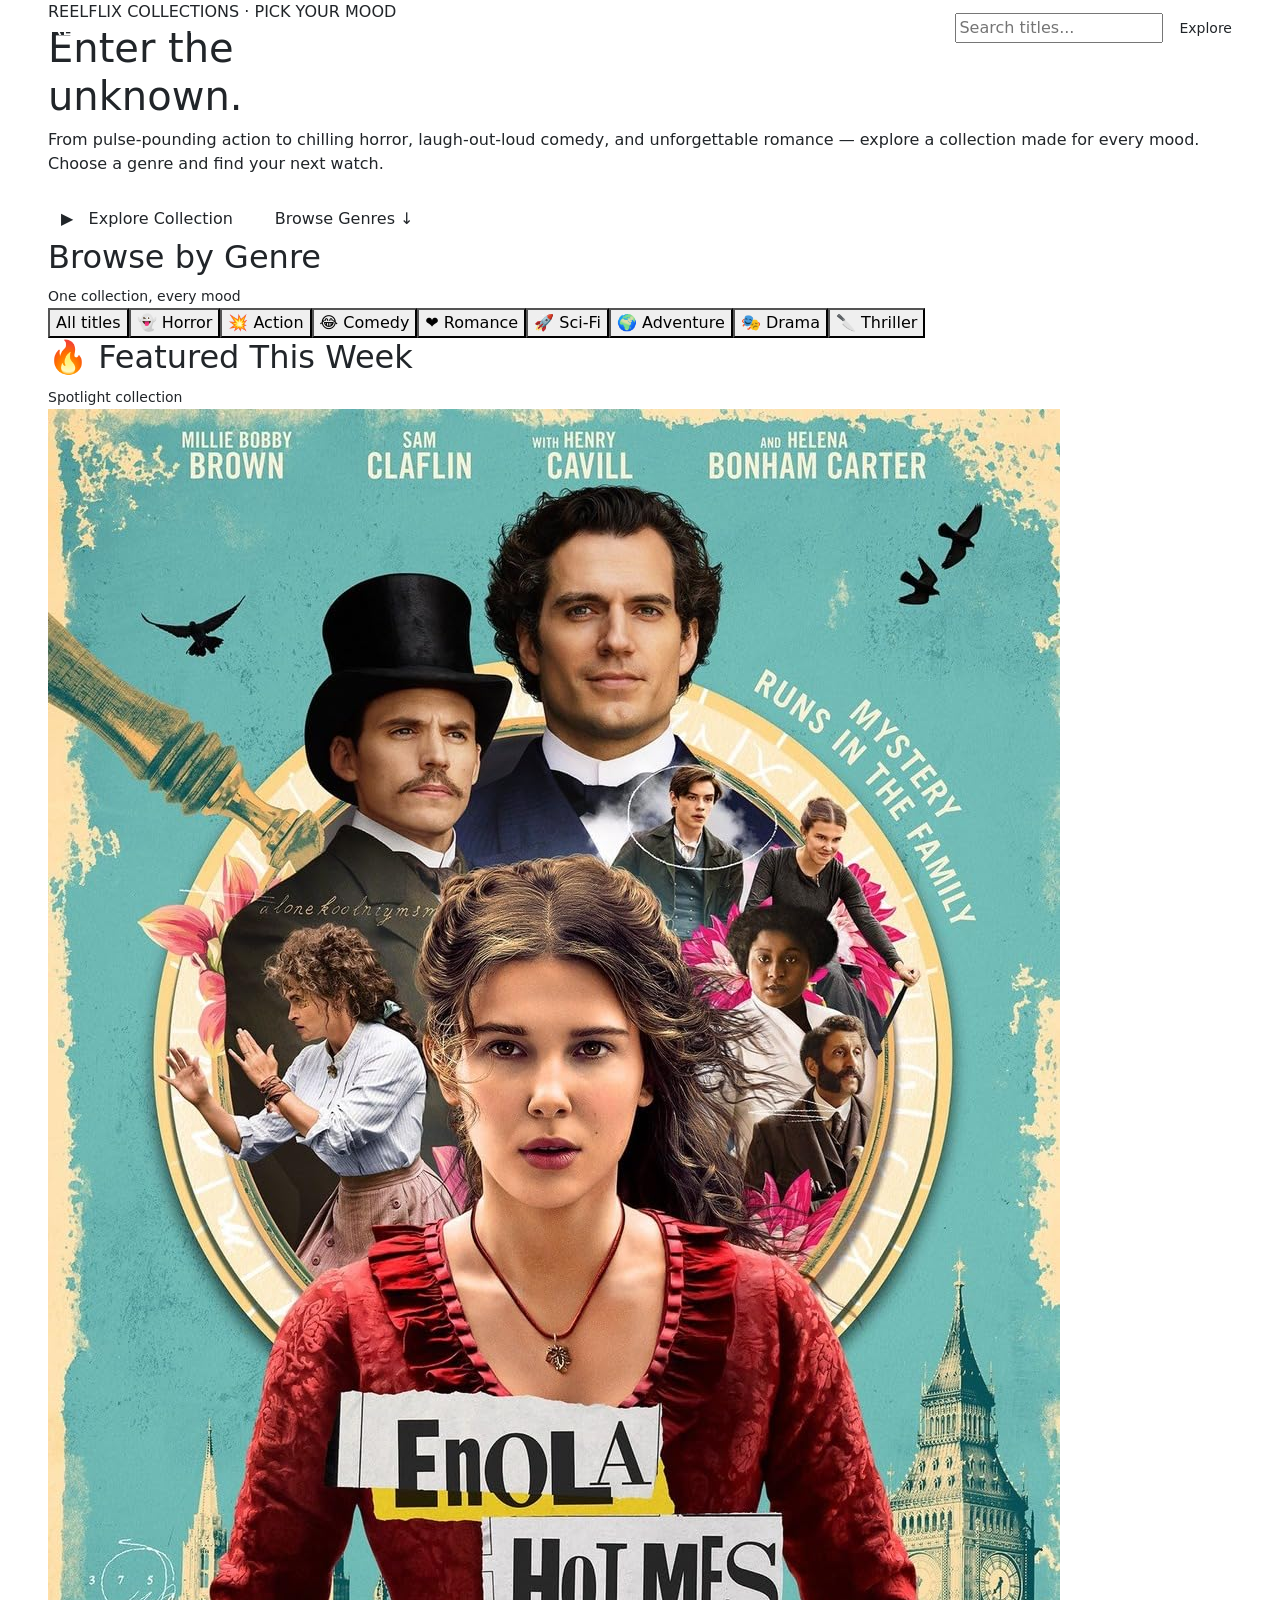
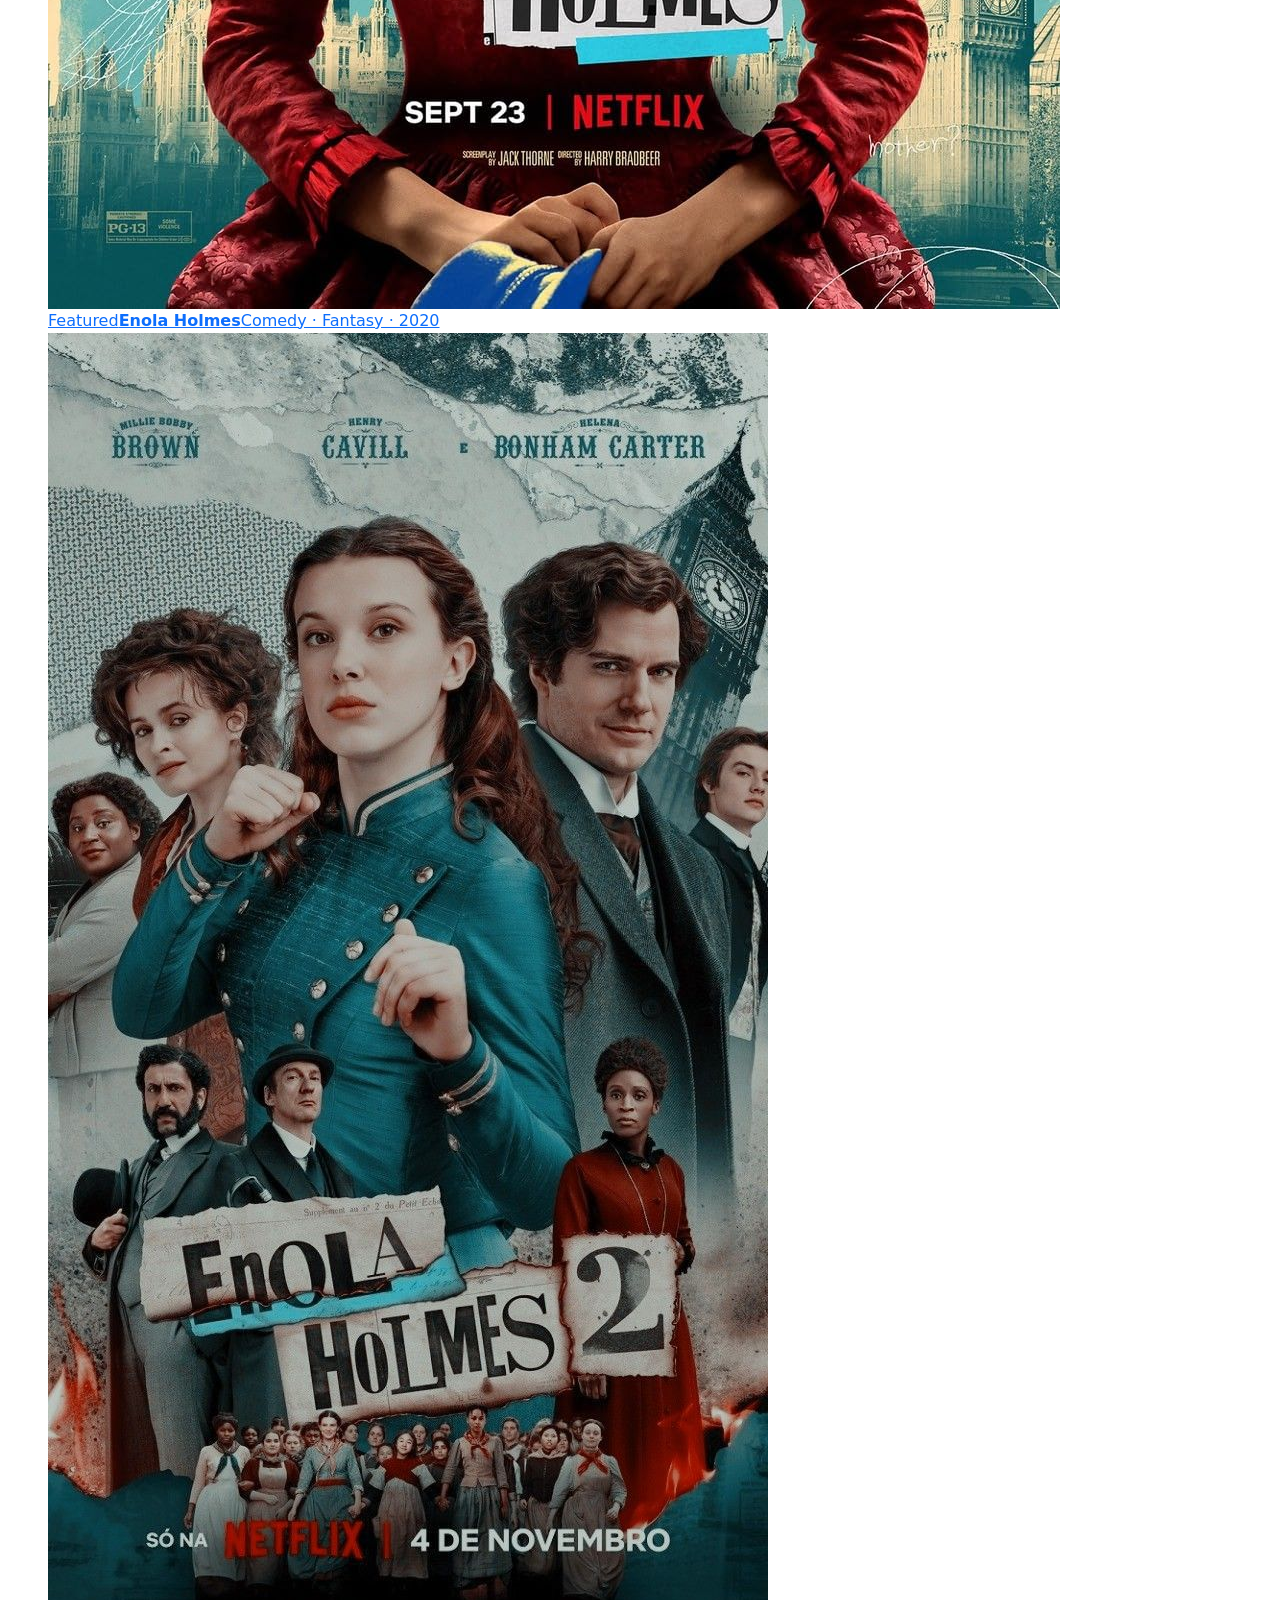
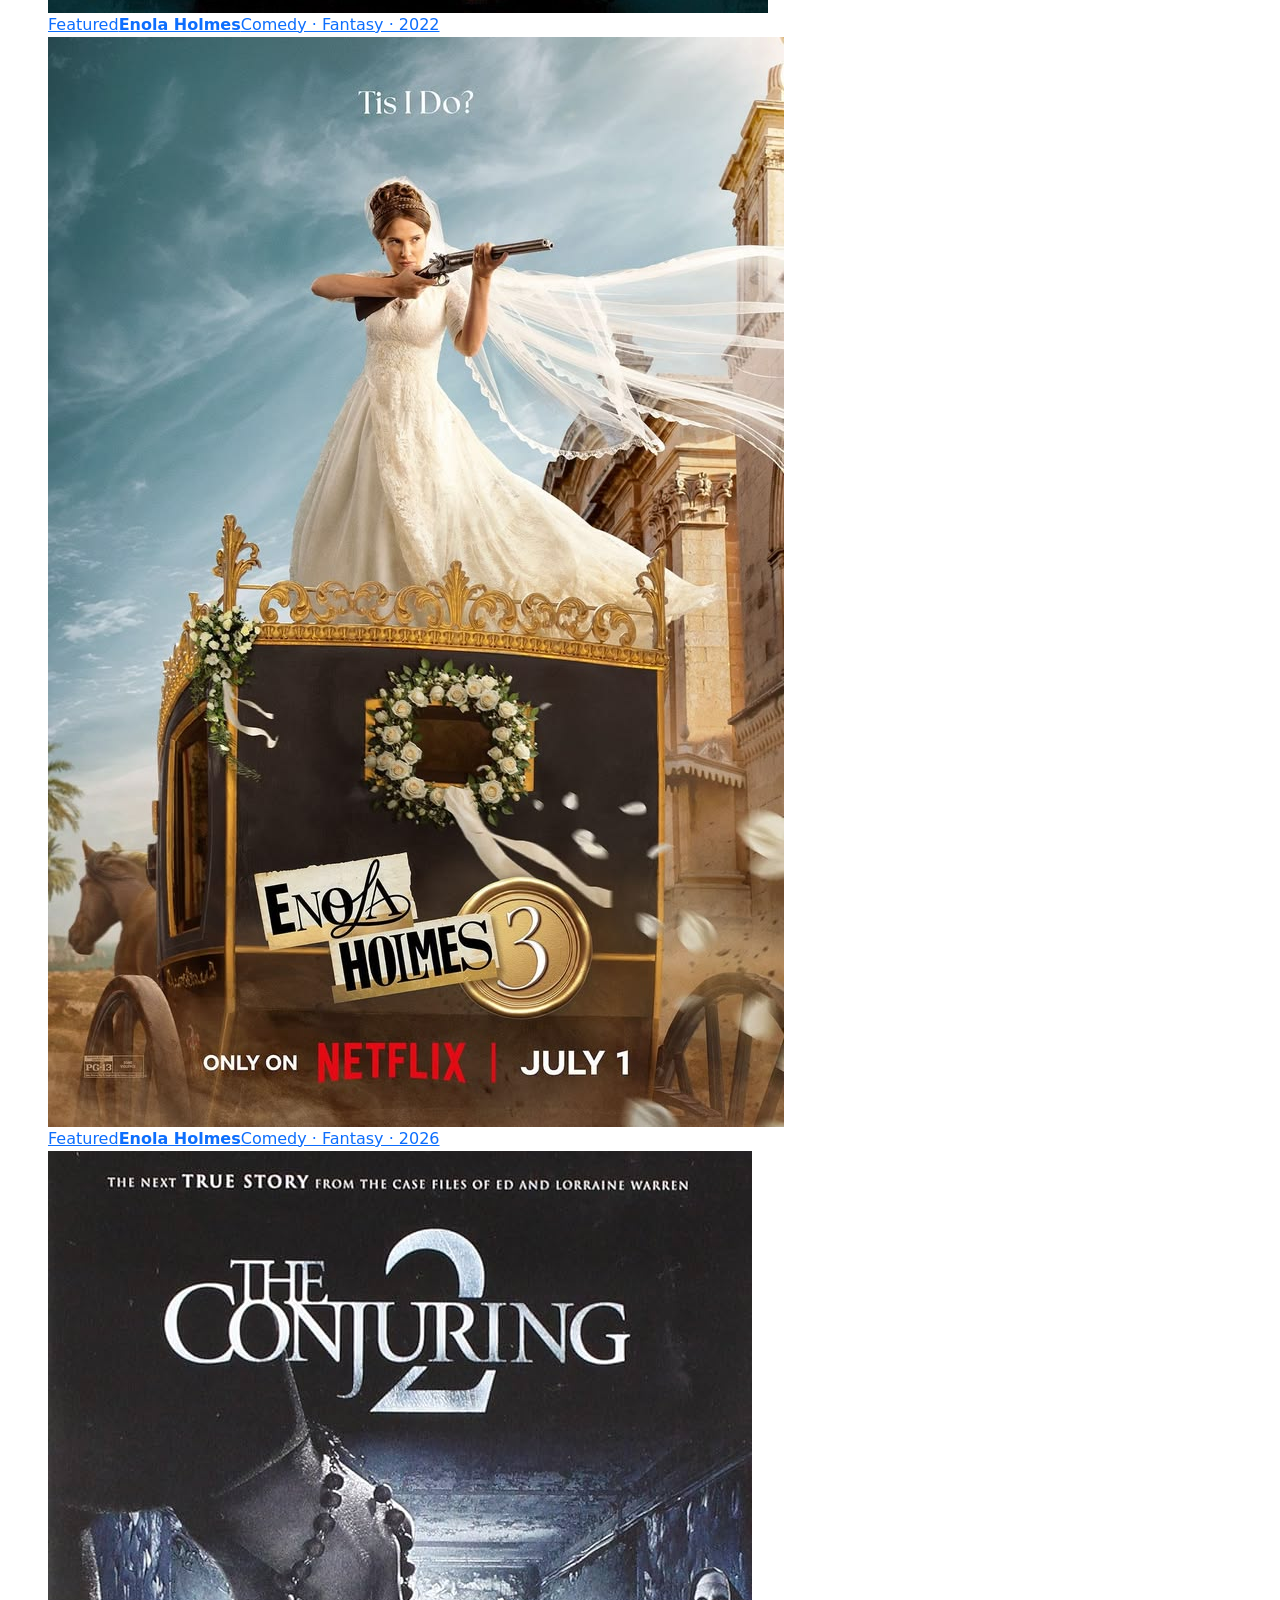
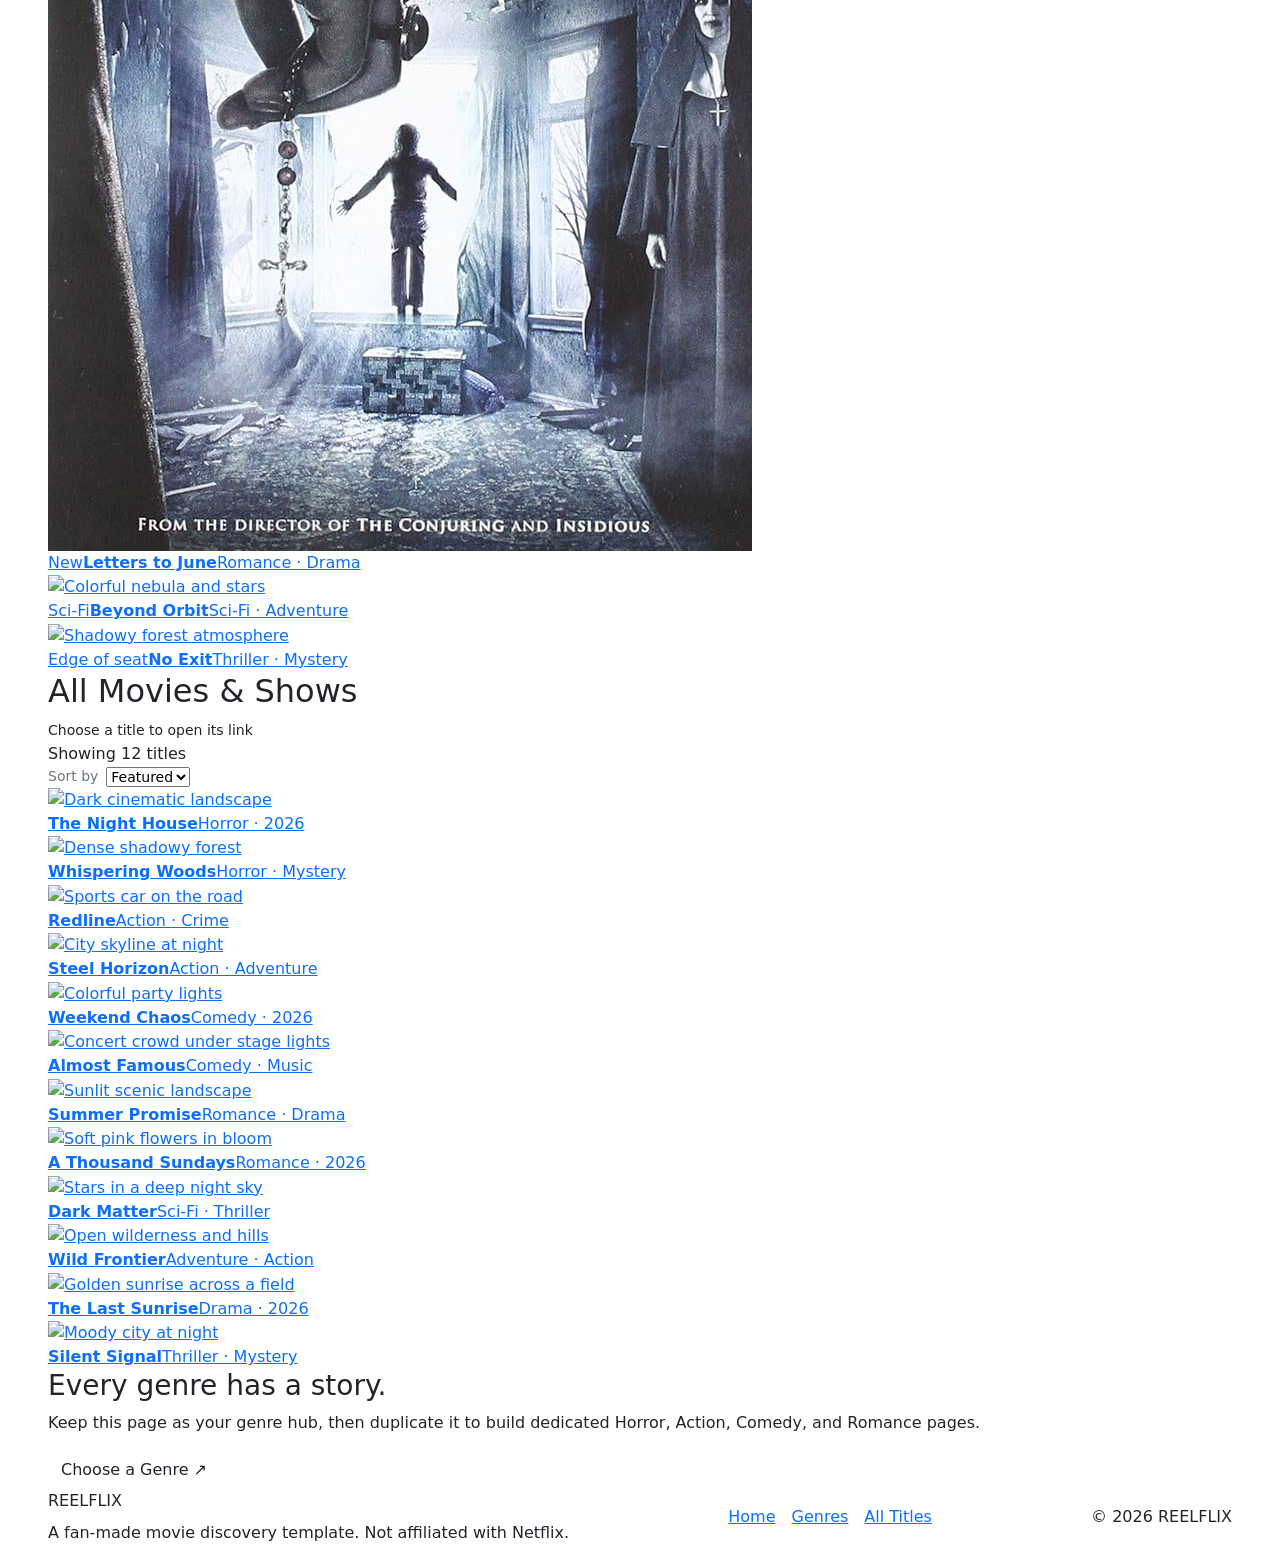
==== index.html @ 74858c27 "Refactor index.html for REELFLIX branding Updated the HTML structure and content for the movie and s" ====
<!doctype html>
<html lang="en">
<head>
<meta charset="utf-8"><meta name="viewport" content="width=device-width, initial-scale=1">
<title>Genre Collections — REELFLIX</title>
<link href="https://cdn.jsdelivr.net/npm/bootstrap@5.3.3/dist/css/bootstrap.min.css" rel="stylesheet">
<link href="https://fonts.googleapis.com/css2?family=DM+Sans:wght@400;500;600;700&family=Oswald:wght@500;600;700&display=swap" rel="stylesheet">
<style>
</style></head>
<body>
<nav class="navbar navbar-expand-lg navbar-dark fixed-top"><div class="container-fluid px-3 px-lg-5">
<a class="navbar-brand brand" href="reelflix_movie_show_template.html">REELFLIX</a>
<button class="navbar-toggler" type="button" data-bs-toggle="collapse" data-bs-target="#mainNav" aria-controls="mainNav" aria-expanded="false" aria-label="Toggle navigation"><span class="navbar-toggler-icon"></span></button>
<div class="collapse navbar-collapse" id="mainNav"><ul class="navbar-nav ms-lg-4 me-auto mb-2 mb-lg-0"><li class="nav-item"><a class="nav-link" href="reelflix_movie_show_template.html">Home</a></li><li class="nav-item"><a class="nav-link active" href="#genres">Genres</a></li><li class="nav-item"><a class="nav-link" href="#featured">Featured</a></li><li class="nav-item"><a class="nav-link" href="#allTitles">All Titles</a></li></ul><div class="d-flex align-items-center gap-3 mt-2 mt-lg-0"><label class="visually-hidden" for="searchInput">Search titles</label><input id="searchInput" class="search-box" type="search" placeholder="Search titles..." autocomplete="off"><span class="small d-none d-sm-inline">Explore</span></div></div>
</div></nav>
<header class="genre-hero"><div class="container-fluid px-4 px-lg-5"><div class="hero-copy"><div class="eyebrow">REELFLIX COLLECTIONS · PICK YOUR MOOD</div><h1>Enter the<br>unknown.</h1><p>From pulse-pounding action to chilling horror, laugh-out-loud comedy, and unforgettable romance — explore a collection made for every mood. Choose a genre and find your next watch.</p><div class="d-flex flex-wrap gap-3 mt-4"><a class="btn btn-red" href="#allTitles">▶ &nbsp; Explore Collection</a><a class="btn btn-muted" href="#genres">Browse Genres ↓</a></div></div></div></header>
<main class="container-fluid px-3 px-lg-5">
<section id="genres" class="section-row"><div class="section-heading"><h2>Browse by Genre</h2><small>One collection, every mood</small></div><div class="genre-pills" role="group" aria-label="Filter by genre">
<button class="genre-pill active" data-genre="All" type="button">All titles</button><button class="genre-pill" data-genre="Horror" type="button">👻 Horror</button><button class="genre-pill" data-genre="Action" type="button">💥 Action</button><button class="genre-pill" data-genre="Comedy" type="button">😂 Comedy</button><button class="genre-pill" data-genre="Romance" type="button">❤️ Romance</button><button class="genre-pill" data-genre="Sci-Fi" type="button">🚀 Sci-Fi</button><button class="genre-pill" data-genre="Adventure" type="button">🌍 Adventure</button><button class="genre-pill" data-genre="Drama" type="button">🎭 Drama</button><button class="genre-pill" data-genre="Thriller" type="button">🔪 Thriller</button>
</div></section>
<section class="section-row" id="featured"><div class="section-heading"><h2>🔥 Featured This Week</h2><small>Spotlight collection</small></div><div class="poster-grid">
<a class="movie-card" data-genre="Horror" href="https://example.com" target="_blank" rel="noopener noreferrer" aria-label="Open Enola 2020 in a new tab"><img src="assets/img/enola1.jpg?auto=format&fit=crop&w=600&q=80" alt="Dark atmospheric horror scene" loading="lazy"><div class="card-overlay"><span class="tag">Featured</span><strong>Enola Holmes</strong><span>Comedy · Fantasy · 2020</span></div></a>
<a class="movie-card" data-genre="Action" href="https://example.com" target="_blank" rel="noopener noreferrer" aria-label="Open Enola 2022 in a new tab"><img src="assets/img/enola2.jpeg?auto=format&fit=crop&w=600&q=80" alt="Dramatic city at night" loading="lazy"><div class="card-overlay"><span class="tag">Featured</span><strong>Enola Holmes</strong><span>Comedy · Fantasy · 2022</span></div></a>
<a class="movie-card" data-genre="Comedy" href="https://example.com" target="_blank" rel="noopener noreferrer" aria-label="Open Roommates in a new tab"><img src="assets/img/enola3.jpeg?auto=format&fit=crop&w=600&q=80" alt="Colorful party lights" loading="lazy"><div class="card-overlay"><span class="tag">Featured</span><strong>Enola Holmes</strong><span>Comedy · Fantasy · 2026</span></div></a>
<a class="movie-card" data-genre="Romance" href="https://example.com" target="_blank" rel="noopener noreferrer" aria-label="Open Letters to June in a new tab"><img src="assets/img/TheConjuring2.jpg?auto=format&fit=crop&w=600&q=80" alt="Warm golden sunset landscape" loading="lazy"><div class="card-overlay"><span class="tag">New</span><strong>Letters to June</strong><span>Romance · Drama</span></div></a>
<a class="movie-card" data-genre="Sci-Fi" href="https://example.com" target="_blank" rel="noopener noreferrer" aria-label="Open Beyond Orbit in a new tab"><img src="https://images.unsplash.com/photo-1462331940025-496dfbfc7564?auto=format&fit=crop&w=600&q=80" alt="Colorful nebula and stars" loading="lazy"><div class="card-overlay"><span class="tag">Sci-Fi</span><strong>Beyond Orbit</strong><span>Sci-Fi · Adventure</span></div></a>
<a class="movie-card" data-genre="Thriller" href="https://example.com" target="_blank" rel="noopener noreferrer" aria-label="Open No Exit in a new tab"><img src="https://images.unsplash.com/photo-1511497584788-876760111969?auto=format&fit=crop&w=600&q=80" alt="Shadowy forest atmosphere" loading="lazy"><div class="card-overlay"><span class="tag">Edge of seat</span><strong>No Exit</strong><span>Thriller · Mystery</span></div></a>
</div></section>
<section class="section-row" id="allTitles"><div class="section-heading"><h2 id="collectionHeading">All Movies & Shows</h2><small>Choose a title to open its link</small></div><div class="filter-bar"><div class="result-count" id="resultCount" aria-live="polite">Showing 12 titles</div><label class="d-flex align-items-center gap-2 small text-secondary">Sort by <select class="filter-select" id="sortSelect" aria-label="Sort titles"><option value="featured">Featured</option><option value="az">Title A–Z</option><option value="za">Title Z–A</option></select></label></div><div class="poster-grid" id="titleGrid">
<a class="movie-card" data-genre="Horror" data-title="The Night House" href="https://example.com" target="_blank" rel="noopener noreferrer" aria-label="Open The Night House in a new tab"><img src="https://images.unsplash.com/photo-1518709268805-4e9042af9f23?auto=format&fit=crop&w=600&q=80" alt="Dark cinematic landscape" loading="lazy"><div class="card-overlay"><strong>The Night House</strong><span>Horror · 2026</span></div></a>
<a class="movie-card" data-genre="Horror" data-title="Whispering Woods" href="https://example.com" target="_blank" rel="noopener noreferrer" aria-label="Open Whispering Woods in a new tab"><img src="https://images.unsplash.com/photo-1448375240586-882707db888b?auto=format&fit=crop&w=600&q=80" alt="Dense shadowy forest" loading="lazy"><div class="card-overlay"><strong>Whispering Woods</strong><span>Horror · Mystery</span></div></a>
<a class="movie-card" data-genre="Action" data-title="Redline" href="https://example.com" target="_blank" rel="noopener noreferrer" aria-label="Open Redline in a new tab"><img src="https://images.unsplash.com/photo-1503376780353-7e6692767b70?auto=format&fit=crop&w=600&q=80" alt="Sports car on the road" loading="lazy"><div class="card-overlay"><strong>Redline</strong><span>Action · Crime</span></div></a>
<a class="movie-card" data-genre="Action" data-title="Steel Horizon" href="https://example.com" target="_blank" rel="noopener noreferrer" aria-label="Open Steel Horizon in a new tab"><img src="https://images.unsplash.com/photo-1519608487953-e999c86e7455?auto=format&fit=crop&w=600&q=80" alt="City skyline at night" loading="lazy"><div class="card-overlay"><strong>Steel Horizon</strong><span>Action · Adventure</span></div></a>
<a class="movie-card" data-genre="Comedy" data-title="Weekend Chaos" href="https://example.com" target="_blank" rel="noopener noreferrer" aria-label="Open Weekend Chaos in a new tab"><img src="https://images.unsplash.com/photo-1492684223066-81342ee5ff30?auto=format&fit=crop&w=600&q=80" alt="Colorful party lights" loading="lazy"><div class="card-overlay"><strong>Weekend Chaos</strong><span>Comedy · 2026</span></div></a>
<a class="movie-card" data-genre="Comedy" data-title="Almost Famous" href="https://example.com" target="_blank" rel="noopener noreferrer" aria-label="Open Almost Famous in a new tab"><img src="https://images.unsplash.com/photo-1524368535928-5b5e00ddc76b?auto=format&fit=crop&w=600&q=80" alt="Concert crowd under stage lights" loading="lazy"><div class="card-overlay"><strong>Almost Famous</strong><span>Comedy · Music</span></div></a>
<a class="movie-card" data-genre="Romance" data-title="Summer Promise" href="https://example.com" target="_blank" rel="noopener noreferrer" aria-label="Open Summer Promise in a new tab"><img src="https://images.unsplash.com/photo-1500530855697-b586d89ba3ee?auto=format&fit=crop&w=600&q=80" alt="Sunlit scenic landscape" loading="lazy"><div class="card-overlay"><strong>Summer Promise</strong><span>Romance · Drama</span></div></a>
<a class="movie-card" data-genre="Romance" data-title="A Thousand Sundays" href="https://example.com" target="_blank" rel="noopener noreferrer" aria-label="Open A Thousand Sundays in a new tab"><img src="https://images.unsplash.com/photo-1490750967868-88aa4486c946?auto=format&fit=crop&w=600&q=80" alt="Soft pink flowers in bloom" loading="lazy"><div class="card-overlay"><strong>A Thousand Sundays</strong><span>Romance · 2026</span></div></a>
<a class="movie-card" data-genre="Sci-Fi" data-title="Dark Matter" href="https://example.com" target="_blank" rel="noopener noreferrer" aria-label="Open Dark Matter in a new tab"><img src="https://images.unsplash.com/photo-1534796636912-3b95b3ab5986?auto=format&fit=crop&w=600&q=80" alt="Stars in a deep night sky" loading="lazy"><div class="card-overlay"><strong>Dark Matter</strong><span>Sci-Fi · Thriller</span></div></a>
<a class="movie-card" data-genre="Adventure" data-title="Wild Frontier" href="https://example.com" target="_blank" rel="noopener noreferrer" aria-label="Open Wild Frontier in a new tab"><img src="https://images.unsplash.com/photo-1500534623283-312aade485b7?auto=format&fit=crop&w=600&q=80" alt="Open wilderness and hills" loading="lazy"><div class="card-overlay"><strong>Wild Frontier</strong><span>Adventure · Action</span></div></a>
<a class="movie-card" data-genre="Drama" data-title="The Last Sunrise" href="https://example.com" target="_blank" rel="noopener noreferrer" aria-label="Open The Last Sunrise in a new tab"><img src="https://images.unsplash.com/photo-1470252649378-9c29740c9fa8?auto=format&fit=crop&w=600&q=80" alt="Golden sunrise across a field" loading="lazy"><div class="card-overlay"><strong>The Last Sunrise</strong><span>Drama · 2026</span></div></a>
<a class="movie-card" data-genre="Thriller" data-title="Silent Signal" href="https://example.com" target="_blank" rel="noopener noreferrer" aria-label="Open Silent Signal in a new tab"><img src="https://images.unsplash.com/photo-1519608487953-e999c86e7455?auto=format&fit=crop&w=600&q=80" alt="Moody city at night" loading="lazy"><div class="card-overlay"><strong>Silent Signal</strong><span>Thriller · Mystery</span></div></a>
</div></section>
<section class="feature-banner"><div><h3>Every genre has a story.</h3><p>Keep this page as your genre hub, then duplicate it to build dedicated Horror, Action, Comedy, and Romance pages.</p></div><a class="btn btn-red flex-shrink-0" href="#genres">Choose a Genre ↗</a></section>
</main>
<footer class="footer"><div class="container-fluid px-4 px-lg-5 d-flex flex-wrap justify-content-between align-items-center gap-3"><div><span class="brand">REELFLIX</span><div class="mt-2">A fan-made movie discovery template. Not affiliated with Netflix.</div></div><div class="d-flex gap-3"><a href="reelflix_movie_show_template.html">Home</a><a href="#genres">Genres</a><a href="#allTitles">All Titles</a></div><div>© <span id="year"></span> REELFLIX</div></div></footer>
<script src="https://cdn.jsdelivr.net/npm/bootstrap@5.3.3/dist/js/bootstrap.bundle.min.js"></script>
<script>
document.getElementById('year').textContent=new Date().getFullYear();
const searchInput=document.getElementById('searchInput'),genreButtons=[...document.querySelectorAll('.genre-pill')],cards=[...document.querySelectorAll('#titleGrid .movie-card')],featuredCards=[...document.querySelectorAll('#featured .movie-card')],sortSelect=document.getElementById('sortSelect'),resultCount=document.getElementById('resultCount'),collectionHeading=document.getElementById('collectionHeading');let selectedGenre='All';
function updateTitles(){const term=searchInput.value.trim().toLowerCase();const sorted=[...cards].sort((a,b)=>{const at=(a.dataset.title||a.innerText).toLowerCase(),bt=(b.dataset.title||b.innerText).toLowerCase();if(sortSelect.value==='az')return at.localeCompare(bt);if(sortSelect.value==='za')return bt.localeCompare(at);return cards.indexOf(a)-cards.indexOf(b)});sorted.forEach(card=>document.getElementById('titleGrid').appendChild(card));let visible=0;cards.forEach(card=>{const genreMatch=selectedGenre==='All'||(card.dataset.genre||'').split(',').map(s=>s.trim()).includes(selectedGenre);const text=((card.dataset.title||'')+' '+card.innerText+' '+(card.getAttribute('aria-label')||'')).toLowerCase();const show=genreMatch&&text.includes(term);card.style.display=show?'':'none';if(show)visible++});featuredCards.forEach(card=>{const genreMatch=selectedGenre==='All'||(card.dataset.genre||'').split(',').map(s=>s.trim()).includes(selectedGenre);const text=(card.innerText+' '+(card.getAttribute('aria-label')||'')).toLowerCase();card.style.display=genreMatch&&text.includes(term)?'':'none'});resultCount.textContent=`Showing ${visible} ${visible===1?'title':'titles'}`;collectionHeading.textContent=selectedGenre==='All'?'All Movies & Shows':`${selectedGenre} Movies & Shows`}
genreButtons.forEach(button=>button.addEventListener('click',()=>{selectedGenre=button.dataset.genre;genreButtons.forEach(item=>item.classList.toggle('active',item===button));updateTitles();document.getElementById('allTitles').scrollIntoView({behavior:'smooth',block:'start'})}));searchInput.addEventListener('input',updateTitles);sortSelect.addEventListener('change',updateTitles);updateTitles();
</script></body></html>
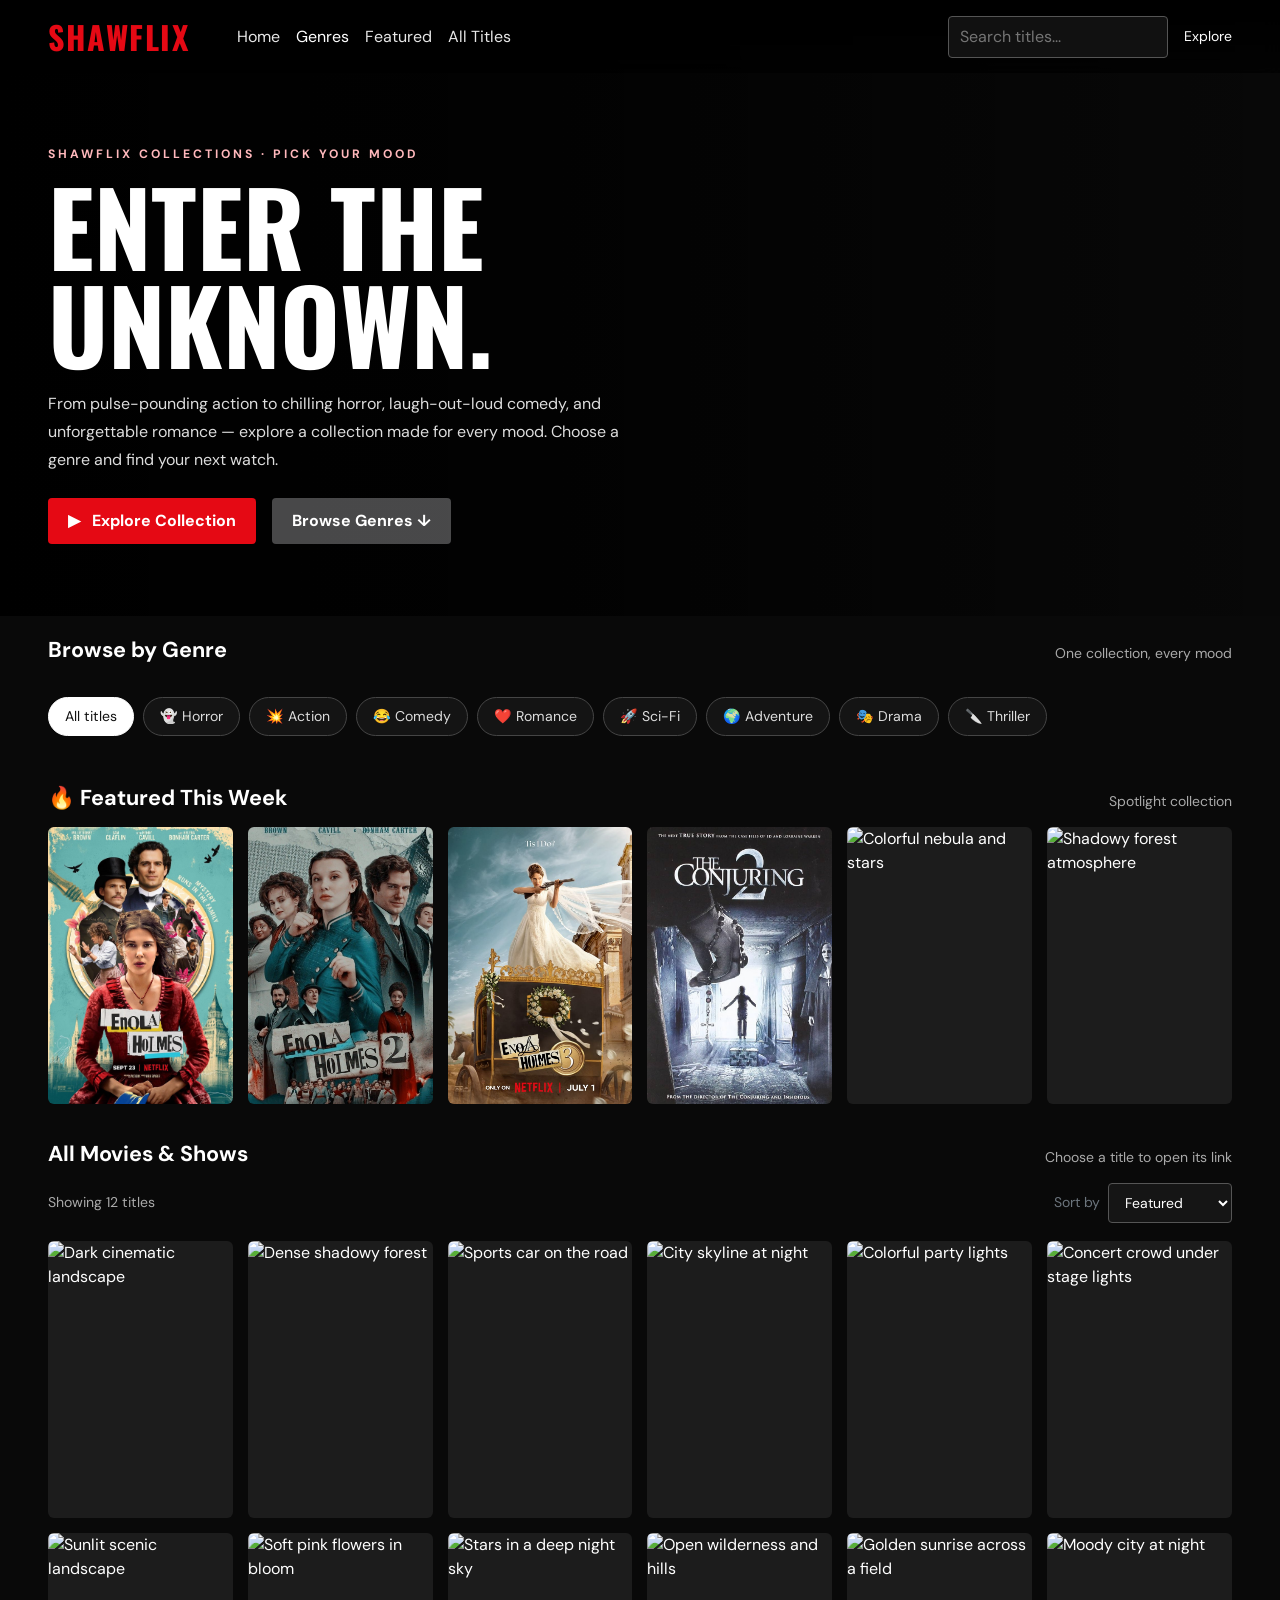
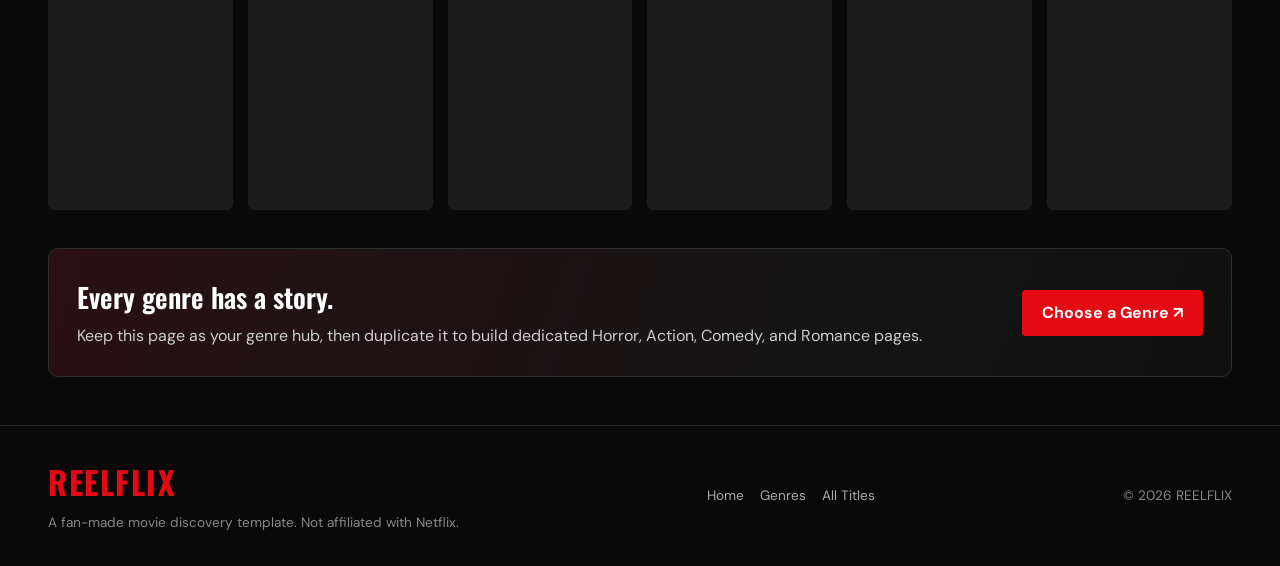
==== commit 4984e724: "Update index.html" ====
--- a/index.html
+++ b/index.html
@@ -5,15 +5,15 @@
 <title>Genre Collections — REELFLIX</title>
 <link href="https://cdn.jsdelivr.net/npm/bootstrap@5.3.3/dist/css/bootstrap.min.css" rel="stylesheet">
 <link href="https://fonts.googleapis.com/css2?family=DM+Sans:wght@400;500;600;700&family=Oswald:wght@500;600;700&display=swap" rel="stylesheet">
-<style>
-</style></head>
+<link rel="stylesheet" href="assets/styles.css">
+</head>
 <body>
 <nav class="navbar navbar-expand-lg navbar-dark fixed-top"><div class="container-fluid px-3 px-lg-5">
-<a class="navbar-brand brand" href="reelflix_movie_show_template.html">REELFLIX</a>
+<a class="navbar-brand brand" href="reelflix_movie_show_template.html">SHAWFLIX</a>
 <button class="navbar-toggler" type="button" data-bs-toggle="collapse" data-bs-target="#mainNav" aria-controls="mainNav" aria-expanded="false" aria-label="Toggle navigation"><span class="navbar-toggler-icon"></span></button>
 <div class="collapse navbar-collapse" id="mainNav"><ul class="navbar-nav ms-lg-4 me-auto mb-2 mb-lg-0"><li class="nav-item"><a class="nav-link" href="reelflix_movie_show_template.html">Home</a></li><li class="nav-item"><a class="nav-link active" href="#genres">Genres</a></li><li class="nav-item"><a class="nav-link" href="#featured">Featured</a></li><li class="nav-item"><a class="nav-link" href="#allTitles">All Titles</a></li></ul><div class="d-flex align-items-center gap-3 mt-2 mt-lg-0"><label class="visually-hidden" for="searchInput">Search titles</label><input id="searchInput" class="search-box" type="search" placeholder="Search titles..." autocomplete="off"><span class="small d-none d-sm-inline">Explore</span></div></div>
 </div></nav>
-<header class="genre-hero"><div class="container-fluid px-4 px-lg-5"><div class="hero-copy"><div class="eyebrow">REELFLIX COLLECTIONS · PICK YOUR MOOD</div><h1>Enter the<br>unknown.</h1><p>From pulse-pounding action to chilling horror, laugh-out-loud comedy, and unforgettable romance — explore a collection made for every mood. Choose a genre and find your next watch.</p><div class="d-flex flex-wrap gap-3 mt-4"><a class="btn btn-red" href="#allTitles">▶ &nbsp; Explore Collection</a><a class="btn btn-muted" href="#genres">Browse Genres ↓</a></div></div></div></header>
+<header class="genre-hero"><div class="container-fluid px-4 px-lg-5"><div class="hero-copy"><div class="eyebrow">SHAWFLIX COLLECTIONS · PICK YOUR MOOD</div><h1>Enter the<br>unknown.</h1><p>From pulse-pounding action to chilling horror, laugh-out-loud comedy, and unforgettable romance — explore a collection made for every mood. Choose a genre and find your next watch.</p><div class="d-flex flex-wrap gap-3 mt-4"><a class="btn btn-red" href="#allTitles">▶ &nbsp; Explore Collection</a><a class="btn btn-muted" href="#genres">Browse Genres ↓</a></div></div></div></header>
 <main class="container-fluid px-3 px-lg-5">
 <section id="genres" class="section-row"><div class="section-heading"><h2>Browse by Genre</h2><small>One collection, every mood</small></div><div class="genre-pills" role="group" aria-label="Filter by genre">
 <button class="genre-pill active" data-genre="All" type="button">All titles</button><button class="genre-pill" data-genre="Horror" type="button">👻 Horror</button><button class="genre-pill" data-genre="Action" type="button">💥 Action</button><button class="genre-pill" data-genre="Comedy" type="button">😂 Comedy</button><button class="genre-pill" data-genre="Romance" type="button">❤️ Romance</button><button class="genre-pill" data-genre="Sci-Fi" type="button">🚀 Sci-Fi</button><button class="genre-pill" data-genre="Adventure" type="button">🌍 Adventure</button><button class="genre-pill" data-genre="Drama" type="button">🎭 Drama</button><button class="genre-pill" data-genre="Thriller" type="button">🔪 Thriller</button>
--- a/assets/styles.css
+++ b/assets/styles.css
@@ -0,0 +1,6 @@
+:root{--red:#e50914;--bg:#090909;--muted:#aaa}*{box-sizing:border-box}html{scroll-behavior:smooth}body{margin:0;background:var(--bg);color:#fff;font-family:"DM Sans",sans-serif}a{color:inherit;text-decoration:none}
+.navbar{background:linear-gradient(180deg,#000f,#0009);z-index:20;backdrop-filter:blur(10px)}.brand{font:700 2rem "Oswald",sans-serif;letter-spacing:1.5px;color:var(--red)!important}.nav-link{color:#e7e7e7!important}.nav-link:hover,.nav-link.active{color:#fff!important}.search-box{background:#111;border:1px solid #555;color:#fff;border-radius:4px;padding:.5rem .7rem;width:min(220px,40vw)}.search-box:focus{outline:2px solid #fff;outline-offset:2px}
+.genre-hero{min-height:450px;display:flex;align-items:end;position:relative;overflow:hidden;background:linear-gradient(90deg,#000f 0%,#000c 42%,#0002 100%),linear-gradient(0deg,#090909 0%,transparent 65%),url('https://images.unsplash.com/photo-1509248961158-e54f6934749c?auto=format&fit=crop&w=2000&q=85') center 35%/cover}.hero-copy{max-width:760px;padding:145px 0 72px}.eyebrow{font-size:.76rem;text-transform:uppercase;letter-spacing:3px;color:#ffb8bc;font-weight:700}h1{font:700 clamp(3.5rem,8vw,6.8rem)/.95 "Oswald",sans-serif;text-transform:uppercase;margin:14px 0 18px}.hero-copy p{max-width:610px;color:#ddd;line-height:1.75}.btn-red{background:var(--red);color:#fff;border:0;border-radius:4px;font-weight:700;padding:11px 20px}.btn-red:hover{background:#b80710;color:#fff}.btn-muted{background:#6d6d6eaa;color:#fff;border:0;border-radius:4px;font-weight:700;padding:11px 20px}.btn-muted:hover{background:#6d6d6ecc;color:#fff}
+.genre-pills{display:flex;gap:9px;overflow-x:auto;padding:18px 0 12px;scrollbar-width:thin}.genre-pill{white-space:nowrap;border:1px solid #454545;border-radius:999px;padding:8px 16px;color:#ddd;background:#141414;font-size:.88rem;transition:.18s}.genre-pill:hover,.genre-pill.active{background:#fff;color:#111;border-color:#fff}main{position:relative;z-index:2}.section-row{margin:22px 0 38px}.section-heading{display:flex;justify-content:space-between;align-items:end;gap:12px;margin-bottom:15px}.section-heading h2{font-size:1.35rem;font-weight:700;margin:0}.section-heading small{color:var(--muted)}.poster-grid{display:grid;grid-template-columns:repeat(6,minmax(0,1fr));gap:15px}.movie-card{position:relative;display:block;aspect-ratio:2/3;min-width:0;overflow:hidden;border-radius:6px;background:#1c1c1c;transition:transform .2s,box-shadow .2s;isolation:isolate}.movie-card:hover,.movie-card:focus-visible{transform:scale(1.045);z-index:3;box-shadow:0 12px 32px #000c;outline:2px solid #fff}.movie-card img{display:block;width:100%;height:100%;object-fit:cover}.card-overlay{position:absolute;inset:35% 0 0;background:linear-gradient(transparent,#000f);display:flex;flex-direction:column;justify-content:end;padding:12px;opacity:0;transition:opacity .2s}.movie-card:hover .card-overlay,.movie-card:focus-visible .card-overlay{opacity:1}.card-overlay strong{font-size:.94rem}.card-overlay span{font-size:.76rem;color:#ddd;margin-top:4px}.tag{font-size:.67rem;letter-spacing:1px;text-transform:uppercase;background:var(--red);border-radius:3px;padding:4px 7px;align-self:start;margin-bottom:6px}
+.filter-bar{display:flex;align-items:center;justify-content:space-between;gap:12px;margin:10px 0 18px}.filter-select{background:#151515;color:#fff;border:1px solid #555;border-radius:4px;padding:9px 32px 9px 12px}.result-count{color:#aaa;font-size:.88rem}.feature-banner{display:flex;align-items:center;justify-content:space-between;gap:24px;margin:35px 0 48px;padding:28px;border:1px solid #303030;border-radius:10px;background:linear-gradient(110deg,#291014,#151515 65%,#101010)}.feature-banner h3{font:600 1.7rem "Oswald",sans-serif;margin:0 0 7px}.feature-banner p{color:#ccc;margin:0}.footer{border-top:1px solid #242424;color:#888;padding:32px 0;font-size:.85rem}.footer a{color:#aaa}.footer a:hover{color:#fff}
+@media(max-width:1199px){.poster-grid{grid-template-columns:repeat(5,minmax(0,1fr))}}@media(max-width:767px){.poster-grid{grid-template-columns:repeat(3,minmax(0,1fr));gap:10px}.genre-hero{min-height:430px;background-position:60% center}.hero-copy{padding:130px 0 60px}.brand{font-size:1.65rem}.section-heading h2{font-size:1.13rem}.feature-banner{align-items:flex-start;flex-direction:column}.search-box{width:145px}.filter-bar{align-items:flex-start;flex-direction:column}}@media(max-width:420px){.poster-grid{grid-template-columns:repeat(2,minmax(0,1fr))}h1{font-size:3.3rem}.brand{font-size:1.4rem}.search-box{width:112px}}@media(prefers-reduced-motion:reduce){*{scroll-behavior:auto!important;transition:none!important}}
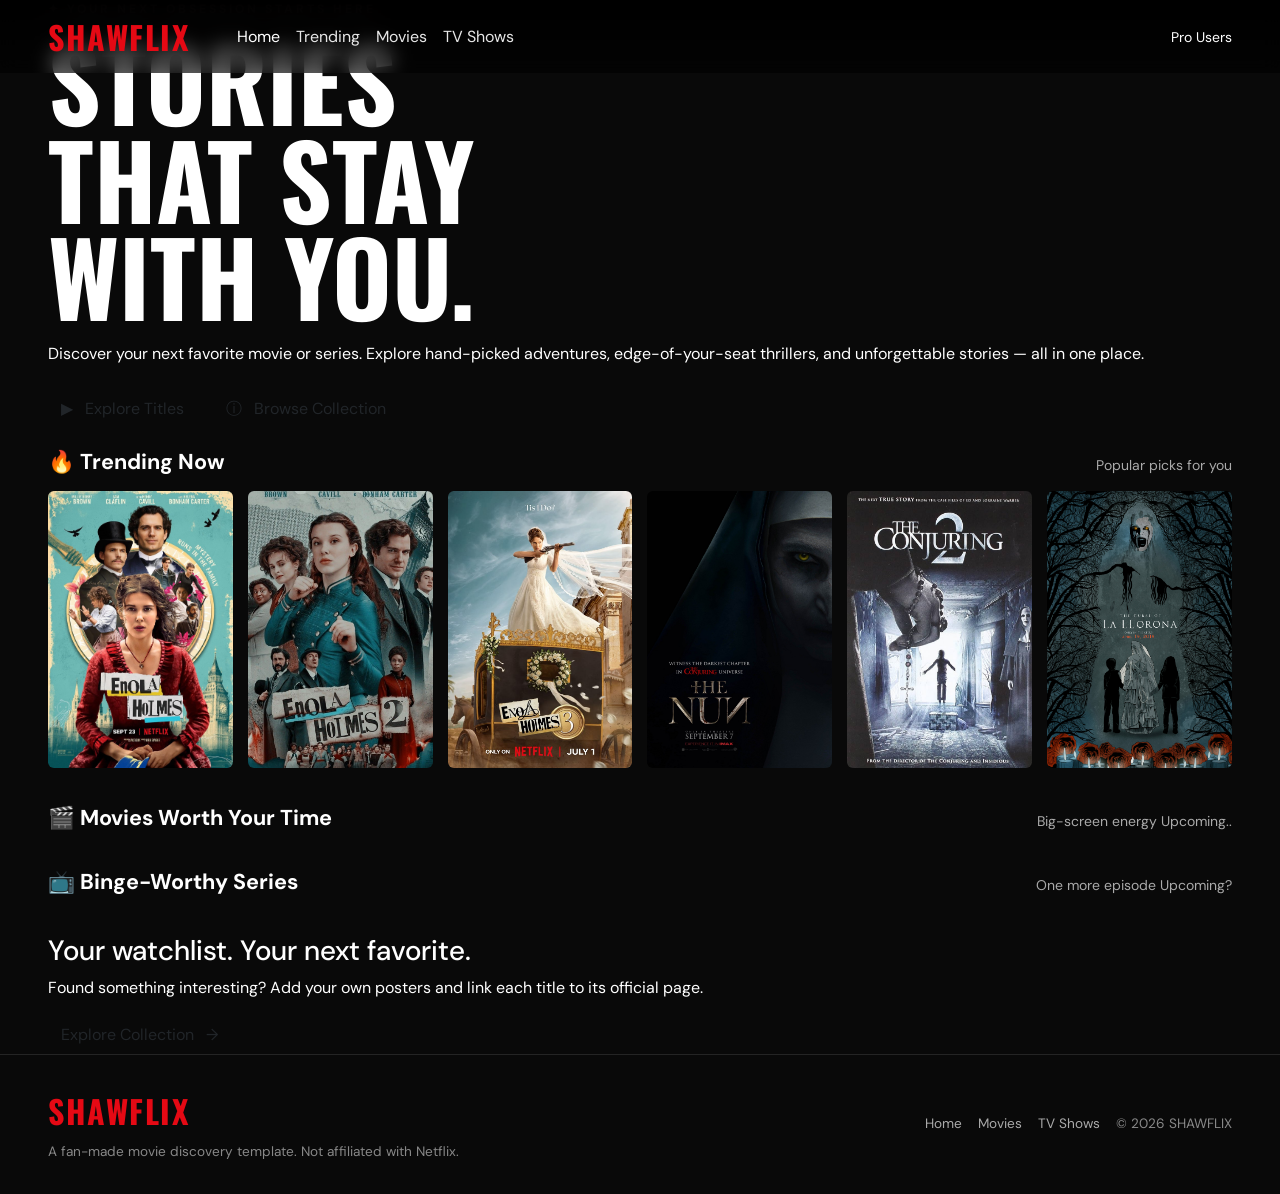
==== commit e623181e: "Update index.html" ====
--- a/index.html
+++ b/index.html
@@ -1,52 +1,149 @@
 <!doctype html>
 <html lang="en">
 <head>
-<meta charset="utf-8"><meta name="viewport" content="width=device-width, initial-scale=1">
-<title>Genre Collections — REELFLIX</title>
-<link href="https://cdn.jsdelivr.net/npm/bootstrap@5.3.3/dist/css/bootstrap.min.css" rel="stylesheet">
-<link href="https://fonts.googleapis.com/css2?family=DM+Sans:wght@400;500;600;700&family=Oswald:wght@500;600;700&display=swap" rel="stylesheet">
+  <meta charset="utf-8">
+  <meta name="viewport" content="width=device-width, initial-scale=1">
+  <meta name="description" content="A cinematic, responsive movie and TV show discovery page.">
+  <title>SHAWFLIX — Movies & Shows</title>
+  <link href="https://cdn.jsdelivr.net/npm/bootstrap@5.3.3/dist/css/bootstrap.min.css" rel="stylesheet">
+  <link href="https://fonts.googleapis.com/css2?family=DM+Sans:wght@400;500;600;700&family=Oswald:wght@500;600;700&display=swap" rel="stylesheet">
 <link rel="stylesheet" href="assets/styles.css">
 </head>
 <body>
-<nav class="navbar navbar-expand-lg navbar-dark fixed-top"><div class="container-fluid px-3 px-lg-5">
-<a class="navbar-brand brand" href="reelflix_movie_show_template.html">SHAWFLIX</a>
-<button class="navbar-toggler" type="button" data-bs-toggle="collapse" data-bs-target="#mainNav" aria-controls="mainNav" aria-expanded="false" aria-label="Toggle navigation"><span class="navbar-toggler-icon"></span></button>
-<div class="collapse navbar-collapse" id="mainNav"><ul class="navbar-nav ms-lg-4 me-auto mb-2 mb-lg-0"><li class="nav-item"><a class="nav-link" href="reelflix_movie_show_template.html">Home</a></li><li class="nav-item"><a class="nav-link active" href="#genres">Genres</a></li><li class="nav-item"><a class="nav-link" href="#featured">Featured</a></li><li class="nav-item"><a class="nav-link" href="#allTitles">All Titles</a></li></ul><div class="d-flex align-items-center gap-3 mt-2 mt-lg-0"><label class="visually-hidden" for="searchInput">Search titles</label><input id="searchInput" class="search-box" type="search" placeholder="Search titles..." autocomplete="off"><span class="small d-none d-sm-inline">Explore</span></div></div>
-</div></nav>
-<header class="genre-hero"><div class="container-fluid px-4 px-lg-5"><div class="hero-copy"><div class="eyebrow">SHAWFLIX COLLECTIONS · PICK YOUR MOOD</div><h1>Enter the<br>unknown.</h1><p>From pulse-pounding action to chilling horror, laugh-out-loud comedy, and unforgettable romance — explore a collection made for every mood. Choose a genre and find your next watch.</p><div class="d-flex flex-wrap gap-3 mt-4"><a class="btn btn-red" href="#allTitles">▶ &nbsp; Explore Collection</a><a class="btn btn-muted" href="#genres">Browse Genres ↓</a></div></div></div></header>
-<main class="container-fluid px-3 px-lg-5">
-<section id="genres" class="section-row"><div class="section-heading"><h2>Browse by Genre</h2><small>One collection, every mood</small></div><div class="genre-pills" role="group" aria-label="Filter by genre">
-<button class="genre-pill active" data-genre="All" type="button">All titles</button><button class="genre-pill" data-genre="Horror" type="button">👻 Horror</button><button class="genre-pill" data-genre="Action" type="button">💥 Action</button><button class="genre-pill" data-genre="Comedy" type="button">😂 Comedy</button><button class="genre-pill" data-genre="Romance" type="button">❤️ Romance</button><button class="genre-pill" data-genre="Sci-Fi" type="button">🚀 Sci-Fi</button><button class="genre-pill" data-genre="Adventure" type="button">🌍 Adventure</button><button class="genre-pill" data-genre="Drama" type="button">🎭 Drama</button><button class="genre-pill" data-genre="Thriller" type="button">🔪 Thriller</button>
-</div></section>
-<section class="section-row" id="featured"><div class="section-heading"><h2>🔥 Featured This Week</h2><small>Spotlight collection</small></div><div class="poster-grid">
-<a class="movie-card" data-genre="Horror" href="https://example.com" target="_blank" rel="noopener noreferrer" aria-label="Open Enola 2020 in a new tab"><img src="assets/img/enola1.jpg?auto=format&fit=crop&w=600&q=80" alt="Dark atmospheric horror scene" loading="lazy"><div class="card-overlay"><span class="tag">Featured</span><strong>Enola Holmes</strong><span>Comedy · Fantasy · 2020</span></div></a>
-<a class="movie-card" data-genre="Action" href="https://example.com" target="_blank" rel="noopener noreferrer" aria-label="Open Enola 2022 in a new tab"><img src="assets/img/enola2.jpeg?auto=format&fit=crop&w=600&q=80" alt="Dramatic city at night" loading="lazy"><div class="card-overlay"><span class="tag">Featured</span><strong>Enola Holmes</strong><span>Comedy · Fantasy · 2022</span></div></a>
-<a class="movie-card" data-genre="Comedy" href="https://example.com" target="_blank" rel="noopener noreferrer" aria-label="Open Roommates in a new tab"><img src="assets/img/enola3.jpeg?auto=format&fit=crop&w=600&q=80" alt="Colorful party lights" loading="lazy"><div class="card-overlay"><span class="tag">Featured</span><strong>Enola Holmes</strong><span>Comedy · Fantasy · 2026</span></div></a>
-<a class="movie-card" data-genre="Romance" href="https://example.com" target="_blank" rel="noopener noreferrer" aria-label="Open Letters to June in a new tab"><img src="assets/img/TheConjuring2.jpg?auto=format&fit=crop&w=600&q=80" alt="Warm golden sunset landscape" loading="lazy"><div class="card-overlay"><span class="tag">New</span><strong>Letters to June</strong><span>Romance · Drama</span></div></a>
-<a class="movie-card" data-genre="Sci-Fi" href="https://example.com" target="_blank" rel="noopener noreferrer" aria-label="Open Beyond Orbit in a new tab"><img src="https://images.unsplash.com/photo-1462331940025-496dfbfc7564?auto=format&fit=crop&w=600&q=80" alt="Colorful nebula and stars" loading="lazy"><div class="card-overlay"><span class="tag">Sci-Fi</span><strong>Beyond Orbit</strong><span>Sci-Fi · Adventure</span></div></a>
-<a class="movie-card" data-genre="Thriller" href="https://example.com" target="_blank" rel="noopener noreferrer" aria-label="Open No Exit in a new tab"><img src="https://images.unsplash.com/photo-1511497584788-876760111969?auto=format&fit=crop&w=600&q=80" alt="Shadowy forest atmosphere" loading="lazy"><div class="card-overlay"><span class="tag">Edge of seat</span><strong>No Exit</strong><span>Thriller · Mystery</span></div></a>
-</div></section>
-<section class="section-row" id="allTitles"><div class="section-heading"><h2 id="collectionHeading">All Movies & Shows</h2><small>Choose a title to open its link</small></div><div class="filter-bar"><div class="result-count" id="resultCount" aria-live="polite">Showing 12 titles</div><label class="d-flex align-items-center gap-2 small text-secondary">Sort by <select class="filter-select" id="sortSelect" aria-label="Sort titles"><option value="featured">Featured</option><option value="az">Title A–Z</option><option value="za">Title Z–A</option></select></label></div><div class="poster-grid" id="titleGrid">
-<a class="movie-card" data-genre="Horror" data-title="The Night House" href="https://example.com" target="_blank" rel="noopener noreferrer" aria-label="Open The Night House in a new tab"><img src="https://images.unsplash.com/photo-1518709268805-4e9042af9f23?auto=format&fit=crop&w=600&q=80" alt="Dark cinematic landscape" loading="lazy"><div class="card-overlay"><strong>The Night House</strong><span>Horror · 2026</span></div></a>
-<a class="movie-card" data-genre="Horror" data-title="Whispering Woods" href="https://example.com" target="_blank" rel="noopener noreferrer" aria-label="Open Whispering Woods in a new tab"><img src="https://images.unsplash.com/photo-1448375240586-882707db888b?auto=format&fit=crop&w=600&q=80" alt="Dense shadowy forest" loading="lazy"><div class="card-overlay"><strong>Whispering Woods</strong><span>Horror · Mystery</span></div></a>
-<a class="movie-card" data-genre="Action" data-title="Redline" href="https://example.com" target="_blank" rel="noopener noreferrer" aria-label="Open Redline in a new tab"><img src="https://images.unsplash.com/photo-1503376780353-7e6692767b70?auto=format&fit=crop&w=600&q=80" alt="Sports car on the road" loading="lazy"><div class="card-overlay"><strong>Redline</strong><span>Action · Crime</span></div></a>
-<a class="movie-card" data-genre="Action" data-title="Steel Horizon" href="https://example.com" target="_blank" rel="noopener noreferrer" aria-label="Open Steel Horizon in a new tab"><img src="https://images.unsplash.com/photo-1519608487953-e999c86e7455?auto=format&fit=crop&w=600&q=80" alt="City skyline at night" loading="lazy"><div class="card-overlay"><strong>Steel Horizon</strong><span>Action · Adventure</span></div></a>
-<a class="movie-card" data-genre="Comedy" data-title="Weekend Chaos" href="https://example.com" target="_blank" rel="noopener noreferrer" aria-label="Open Weekend Chaos in a new tab"><img src="https://images.unsplash.com/photo-1492684223066-81342ee5ff30?auto=format&fit=crop&w=600&q=80" alt="Colorful party lights" loading="lazy"><div class="card-overlay"><strong>Weekend Chaos</strong><span>Comedy · 2026</span></div></a>
-<a class="movie-card" data-genre="Comedy" data-title="Almost Famous" href="https://example.com" target="_blank" rel="noopener noreferrer" aria-label="Open Almost Famous in a new tab"><img src="https://images.unsplash.com/photo-1524368535928-5b5e00ddc76b?auto=format&fit=crop&w=600&q=80" alt="Concert crowd under stage lights" loading="lazy"><div class="card-overlay"><strong>Almost Famous</strong><span>Comedy · Music</span></div></a>
-<a class="movie-card" data-genre="Romance" data-title="Summer Promise" href="https://example.com" target="_blank" rel="noopener noreferrer" aria-label="Open Summer Promise in a new tab"><img src="https://images.unsplash.com/photo-1500530855697-b586d89ba3ee?auto=format&fit=crop&w=600&q=80" alt="Sunlit scenic landscape" loading="lazy"><div class="card-overlay"><strong>Summer Promise</strong><span>Romance · Drama</span></div></a>
-<a class="movie-card" data-genre="Romance" data-title="A Thousand Sundays" href="https://example.com" target="_blank" rel="noopener noreferrer" aria-label="Open A Thousand Sundays in a new tab"><img src="https://images.unsplash.com/photo-1490750967868-88aa4486c946?auto=format&fit=crop&w=600&q=80" alt="Soft pink flowers in bloom" loading="lazy"><div class="card-overlay"><strong>A Thousand Sundays</strong><span>Romance · 2026</span></div></a>
-<a class="movie-card" data-genre="Sci-Fi" data-title="Dark Matter" href="https://example.com" target="_blank" rel="noopener noreferrer" aria-label="Open Dark Matter in a new tab"><img src="https://images.unsplash.com/photo-1534796636912-3b95b3ab5986?auto=format&fit=crop&w=600&q=80" alt="Stars in a deep night sky" loading="lazy"><div class="card-overlay"><strong>Dark Matter</strong><span>Sci-Fi · Thriller</span></div></a>
-<a class="movie-card" data-genre="Adventure" data-title="Wild Frontier" href="https://example.com" target="_blank" rel="noopener noreferrer" aria-label="Open Wild Frontier in a new tab"><img src="https://images.unsplash.com/photo-1500534623283-312aade485b7?auto=format&fit=crop&w=600&q=80" alt="Open wilderness and hills" loading="lazy"><div class="card-overlay"><strong>Wild Frontier</strong><span>Adventure · Action</span></div></a>
-<a class="movie-card" data-genre="Drama" data-title="The Last Sunrise" href="https://example.com" target="_blank" rel="noopener noreferrer" aria-label="Open The Last Sunrise in a new tab"><img src="https://images.unsplash.com/photo-1470252649378-9c29740c9fa8?auto=format&fit=crop&w=600&q=80" alt="Golden sunrise across a field" loading="lazy"><div class="card-overlay"><strong>The Last Sunrise</strong><span>Drama · 2026</span></div></a>
-<a class="movie-card" data-genre="Thriller" data-title="Silent Signal" href="https://example.com" target="_blank" rel="noopener noreferrer" aria-label="Open Silent Signal in a new tab"><img src="https://images.unsplash.com/photo-1519608487953-e999c86e7455?auto=format&fit=crop&w=600&q=80" alt="Moody city at night" loading="lazy"><div class="card-overlay"><strong>Silent Signal</strong><span>Thriller · Mystery</span></div></a>
-</div></section>
-<section class="feature-banner"><div><h3>Every genre has a story.</h3><p>Keep this page as your genre hub, then duplicate it to build dedicated Horror, Action, Comedy, and Romance pages.</p></div><a class="btn btn-red flex-shrink-0" href="#genres">Choose a Genre ↗</a></section>
-</main>
-<footer class="footer"><div class="container-fluid px-4 px-lg-5 d-flex flex-wrap justify-content-between align-items-center gap-3"><div><span class="brand">REELFLIX</span><div class="mt-2">A fan-made movie discovery template. Not affiliated with Netflix.</div></div><div class="d-flex gap-3"><a href="reelflix_movie_show_template.html">Home</a><a href="#genres">Genres</a><a href="#allTitles">All Titles</a></div><div>© <span id="year"></span> REELFLIX</div></div></footer>
-<script src="https://cdn.jsdelivr.net/npm/bootstrap@5.3.3/dist/js/bootstrap.bundle.min.js"></script>
-<script>
-document.getElementById('year').textContent=new Date().getFullYear();
-const searchInput=document.getElementById('searchInput'),genreButtons=[...document.querySelectorAll('.genre-pill')],cards=[...document.querySelectorAll('#titleGrid .movie-card')],featuredCards=[...document.querySelectorAll('#featured .movie-card')],sortSelect=document.getElementById('sortSelect'),resultCount=document.getElementById('resultCount'),collectionHeading=document.getElementById('collectionHeading');let selectedGenre='All';
-function updateTitles(){const term=searchInput.value.trim().toLowerCase();const sorted=[...cards].sort((a,b)=>{const at=(a.dataset.title||a.innerText).toLowerCase(),bt=(b.dataset.title||b.innerText).toLowerCase();if(sortSelect.value==='az')return at.localeCompare(bt);if(sortSelect.value==='za')return bt.localeCompare(at);return cards.indexOf(a)-cards.indexOf(b)});sorted.forEach(card=>document.getElementById('titleGrid').appendChild(card));let visible=0;cards.forEach(card=>{const genreMatch=selectedGenre==='All'||(card.dataset.genre||'').split(',').map(s=>s.trim()).includes(selectedGenre);const text=((card.dataset.title||'')+' '+card.innerText+' '+(card.getAttribute('aria-label')||'')).toLowerCase();const show=genreMatch&&text.includes(term);card.style.display=show?'':'none';if(show)visible++});featuredCards.forEach(card=>{const genreMatch=selectedGenre==='All'||(card.dataset.genre||'').split(',').map(s=>s.trim()).includes(selectedGenre);const text=(card.innerText+' '+(card.getAttribute('aria-label')||'')).toLowerCase();card.style.display=genreMatch&&text.includes(term)?'':'none'});resultCount.textContent=`Showing ${visible} ${visible===1?'title':'titles'}`;collectionHeading.textContent=selectedGenre==='All'?'All Movies & Shows':`${selectedGenre} Movies & Shows`}
-genreButtons.forEach(button=>button.addEventListener('click',()=>{selectedGenre=button.dataset.genre;genreButtons.forEach(item=>item.classList.toggle('active',item===button));updateTitles();document.getElementById('allTitles').scrollIntoView({behavior:'smooth',block:'start'})}));searchInput.addEventListener('input',updateTitles);sortSelect.addEventListener('change',updateTitles);updateTitles();
-</script></body></html>
+  <nav class="navbar navbar-expand-lg navbar-dark fixed-top">
+    <div class="container-fluid px-3 px-lg-5">
+      <a class="navbar-brand brand" href="#">SHAWFLIX</a>
+      <button class="navbar-toggler" type="button" data-bs-toggle="collapse" data-bs-target="#mainNav" aria-controls="mainNav" aria-expanded="false" aria-label="Toggle navigation"><span class="navbar-toggler-icon"></span></button>
+      <div class="collapse navbar-collapse" id="mainNav">
+        <ul class="navbar-nav ms-lg-4 me-auto mb-2 mb-lg-0">
+          <li class="nav-item"><a class="nav-link active" href="#home">Home</a></li>
+          <li class="nav-item"><a class="nav-link" href="#trending">Trending</a></li>
+          <li class="nav-item"><a class="nav-link" href="#movies">Movies</a></li>
+          <li class="nav-item"><a class="nav-link" href="#shows">TV Shows</a></li>
+        </ul>
+        <div class="d-flex align-items-center gap-3 mt-2 mt-lg-0">
+          <!-- <label class="visually-hidden" for="searchInput">Search movies and shows</label> -->
+          <!-- <input id="searchInput" class="search-box" type="search" placeholder="Search titles..." autocomplete="off"> -->
+          <a href="#"><span class="small d-none d-sm-inline">Pro Users</span></a>
+        </div>
+      </div>
+    </div>
+  </nav>
+
+  <header class="hero" id="home">
+    <div class="container-fluid px-4 px-lg-5">
+      <div class="hero-content">
+        <div class="eyebrow">✦ Your next obsession starts here</div>
+        <h1>Stories<br>that stay<br>with you.</h1>
+        <p>Discover your next favorite movie or series. Explore hand-picked adventures, edge-of-your-seat thrillers, and unforgettable stories — all in one place.</p>
+        <div class="d-flex flex-wrap gap-3 mt-4">
+          <a class="btn btn-watch" href="#trending"><span aria-hidden="true">▶</span> &nbsp; Explore Titles</a>
+          <a class="btn btn-info-soft" href="#movies"><span aria-hidden="true">ⓘ</span> &nbsp; Browse Collection</a>
+        </div>
+      </div>
+    </div>
+  </header>
+
+  <main class="container-fluid px-3 px-lg-5">
+    <section class="section-row" id="trending">
+      <div class="section-heading"><h2>🔥 Trending Now</h2><small>Popular picks for you</small></div>
+      <div class="poster-grid" id="trendingGrid">
+        <!-- TEMPLATE: replace image src, title, details, and href for each card. -->
+        <a class="movie-card" href="https://example.com" target="_blank" rel="noopener noreferrer" aria-label="Open Shadow Protocol in a new tab">
+          <img src="assets/img/enola1.jpg?auto=format&fit=crop&w=600&q=80" alt="Moody cinematic landscape poster" loading="lazy">
+          <div class="card-overlay"><span class="tag">Fan Favorite</span><strong>Enola Holmes</strong><span>Comedy · Fantasy · 2020</span></div>
+        </a>
+        <a class="movie-card" href="https://example.com" target="_blank" rel="noopener noreferrer" aria-label="Open Neon City in a new tab">
+          <img src="assets/img/enola2.jpeg?auto=format&fit=crop&w=600&q=80" alt="Night sky over a cinematic city" loading="lazy">
+          <div class="card-overlay"><span class="tag">Fan Favorite</span><strong>Enola Holmes</strong><span>Comedy · Fantasy · 2022</span></div>
+        </a>
+        <a class="movie-card" href="https://example.com" target="_blank" rel="noopener noreferrer" aria-label="Open The Last Horizon in a new tab">
+          <img src="assets/img/enola3.jpeg?auto=format&fit=crop&w=600&q=80" alt="Golden light across a misty landscape" loading="lazy">
+          <div class="card-overlay"><span class="tag">Fan Favorite</span><strong>Enola Holmes</strong><span>Comedy · Fantasy · 2026</span></div>
+        </a>
+        <a class="movie-card" href="https://example.com" target="_blank" rel="noopener noreferrer" aria-label="Open Crimson Tide in a new tab">
+          <img src="assets/img/TheNun2018.jpg?auto=format&fit=crop&w=600&q=80" alt="Dramatic natural landscape" loading="lazy">
+          <div class="card-overlay"><span class="tag">Fan Favorite</span><strong>The Nun</strong><span>Horror · Thriller · 2018</span></div>
+        </a>
+        <a class="movie-card" href="https://example.com" target="_blank" rel="noopener noreferrer" aria-label="Open Parallel in a new tab">
+          <img src="assets/img/TheConjuring2.jpg?auto=format&fit=crop&w=600&q=80" alt="Star-filled night sky" loading="lazy">
+          <div class="card-overlay"><span class="tag">Fan Favorite</span><strong>Conjuring 2 </strong><span>Horror · Thriller · 2016</span></div>
+        </a>
+        <a class="movie-card" href="https://example.com" target="_blank" rel="noopener noreferrer" aria-label="Open Wild Frontier in a new tab">
+          <img src="assets/img/TheCurseOfLaLlorona.jpg?auto=format&fit=crop&w=600&q=80" alt="Expansive cinematic wilderness" loading="lazy">
+          <div class="card-overlay"><span class="tag">>Fan Favorite</span><strong>The Curse of La Llorona</strong><span>Horror · ThrillerThriller · 2019</span></div>
+        </a>
+        <!-- <a class="movie-card" href="https://example.com" target="_blank" rel="noopener noreferrer" aria-label="Open Parallel in a new tab">
+          <img src="https://images.unsplash.com/photo-1534796636912-3b95b3ab5986?auto=format&fit=crop&w=600&q=80" alt="Star-filled night sky" loading="lazy">
+          <div class="card-overlay"><span class="tag">Sci-Fi</span><strong>Parallel</strong><span>Sci-Fi · Mystery</span></div>
+        </a>
+        <a class="movie-card" href="https://example.com" target="_blank" rel="noopener noreferrer" aria-label="Open Wild Frontier in a new tab">
+          <img src="https://images.unsplash.com/photo-1500534623283-312aade485b7?auto=format&fit=crop&w=600&q=80" alt="Expansive cinematic wilderness" loading="lazy">
+          <div class="card-overlay"><span class="tag">Adventure</span><strong>Wild Frontier</strong><span>Adventure · Action</span></div>
+        </a> -->
+      </div>
+    </section>
+
+    <section class="section-row" id="movies">
+      <!-- <div class="section-heading"><h2>🎬 Movies Worth Your Time</h2><small>Big-screen energy</small></div> -->
+      <div class="section-heading"><h2>🎬 Movies Worth Your Time</h2><small>Big-screen energy Upcoming..</small></div>
+
+      <!-- <div class="poster-grid">
+        <a class="movie-card" href="https://example.com" target="_blank" rel="noopener noreferrer" aria-label="Open Midnight Run in a new tab"><img src="https://images.unsplash.com/photo-1485846234645-a62644f84728?auto=format&fit=crop&w=600&q=80" alt="Cinema screen and audience" loading="lazy"><div class="card-overlay"><strong>Midnight Run</strong><span>Action · 2h 08m</span></div></a>
+        <a class="movie-card" href="https://example.com" target="_blank" rel="noopener noreferrer" aria-label="Open Blue Echo in a new tab"><img src="https://images.unsplash.com/photo-1518837695005-2083093ee35b?auto=format&fit=crop&w=600&q=80" alt="Deep blue ocean waves" loading="lazy"><div class="card-overlay"><strong>Blue Echo</strong><span>Drama · 1h 54m</span></div></a>
+        <a class="movie-card" href="https://example.com" target="_blank" rel="noopener noreferrer" aria-label="Open Afterglow in a new tab"><img src="https://images.unsplash.com/photo-1500534314209-a25ddb2bd429?auto=format&fit=crop&w=600&q=80" alt="Sunlit desert landscape" loading="lazy"><div class="card-overlay"><strong>Afterglow</strong><span>Romance · 1h 49m</span></div></a>
+        <a class="movie-card" href="https://example.com" target="_blank" rel="noopener noreferrer" aria-label="Open Dark Matter in a new tab"><img src="https://images.unsplash.com/photo-1462331940025-496dfbfc7564?auto=format&fit=crop&w=600&q=80" alt="Colorful nebula in deep space" loading="lazy"><div class="card-overlay"><strong>Dark Matter</strong><span>Sci-Fi · 2h 12m</span></div></a>
+        <a class="movie-card" href="https://example.com" target="_blank" rel="noopener noreferrer" aria-label="Open The Climb in a new tab"><img src="https://images.unsplash.com/photo-1464822759023-fed622ff2c3b?auto=format&fit=crop&w=600&q=80" alt="Mountain peaks beneath the clouds" loading="lazy"><div class="card-overlay"><strong>The Climb</strong><span>Adventure · 1h 58m</span></div></a>
+        <a class="movie-card" href="https://example.com" target="_blank" rel="noopener noreferrer" aria-label="Open Last Light in a new tab"><img src="https://images.unsplash.com/photo-1500534623283-312aade485b7?auto=format&fit=crop&w=600&q=80" alt="Quiet scenic wilderness" loading="lazy"><div class="card-overlay"><strong>Last Light</strong><span>Mystery · 1h 46m</span></div></a>
+      </div> -->
+    </section>
+
+    <section class="section-row" id="shows">
+      <!-- <div class="section-heading"><h2>📺 Binge-Worthy Series</h2><small>One more episode?</small></div> -->
+      <div class="section-heading"><h2>📺 Binge-Worthy Series</h2><small>One more episode Upcoming?</small></div>
+      <!-- <div class="poster-grid">
+        <a class="movie-card" href="https://example.com" target="_blank" rel="noopener noreferrer" aria-label="Open The Divide in a new tab"><img src="https://images.unsplash.com/photo-1511497584788-876760111969?auto=format&fit=crop&w=600&q=80" alt="Dark forest with sunbeams" loading="lazy"><div class="card-overlay"><strong>The Divide</strong><span>Thriller · 3 Seasons</span></div></a>
+        <a class="movie-card" href="https://example.com" target="_blank" rel="noopener noreferrer" aria-label="Open Parallel Lives in a new tab"><img src="https://images.unsplash.com/photo-1519681393784-d120267933ba?auto=format&fit=crop&w=600&q=80" alt="Mountain beneath a starry sky" loading="lazy"><div class="card-overlay"><strong>Parallel Lives</strong><span>Drama · 2 Seasons</span></div></a>
+        <a class="movie-card" href="https://example.com" target="_blank" rel="noopener noreferrer" aria-label="Open Northbound in a new tab"><img src="https://images.unsplash.com/photo-1464278533981-50106e6176b1?auto=format&fit=crop&w=600&q=80" alt="Snowy mountain wilderness" loading="lazy"><div class="card-overlay"><strong>Northbound</strong><span>Adventure · 1 Season</span></div></a>
+        <a class="movie-card" href="https://example.com" target="_blank" rel="noopener noreferrer" aria-label="Open City of Ghosts in a new tab"><img src="https://images.unsplash.com/photo-1519608487953-e999c86e7455?auto=format&fit=crop&w=600&q=80" alt="Night sky and city lights" loading="lazy"><div class="card-overlay"><strong>City of Ghosts</strong><span>Mystery · 4 Seasons</span></div></a>
+        <a class="movie-card" href="https://example.com" target="_blank" rel="noopener noreferrer" aria-label="Open Wild Earth in a new tab"><img src="https://images.unsplash.com/photo-1470252649378-9c29740c9fa8?auto=format&fit=crop&w=600&q=80" alt="Golden morning across a field" loading="lazy"><div class="card-overlay"><strong>Wild Earth</strong><span>Documentary · 2 Seasons</span></div></a>
+        <a class="movie-card" href="https://example.com" target="_blank" rel="noopener noreferrer" aria-label="Open Signal Zero in a new tab"><img src="https://images.unsplash.com/photo-1534796636912-3b95b3ab5986?auto=format&fit=crop&w=600&q=80" alt="Stars and distant galaxies" loading="lazy"><div class="card-overlay"><strong>Signal Zero</strong><span>Sci-Fi · 2 Seasons</span></div></a>
+      </div> -->
+    </section>
+
+    <section class="feature-strip">
+      <div><h3>Your watchlist. Your next favorite.</h3><p>Found something interesting? Add your own posters and link each title to its official page.</p></div>
+      <a class="btn btn-watch flex-shrink-0" href="#trending">Explore Collection &nbsp; →</a>
+    </section>
+  </main>
+
+  <footer class="footer">
+    <div class="container-fluid px-4 px-lg-5">
+      <div class="row g-3 align-items-center">
+        <div class="col-md"><span class="brand">SHAWFLIX</span><p class="mt-2 mb-0">A fan-made movie discovery template. Not affiliated with Netflix.</p></div>
+        <div class="col-md-auto d-flex flex-wrap gap-3"><a href="#home">Home</a><a href="#movies">Movies</a><a href="#shows">TV Shows</a></div>
+        <div class="col-md-auto text-md-end">© <span id="year"></span> SHAWFLIX</div>
+      </div>
+    </div>
+  </footer>
+  <script src="https://cdn.jsdelivr.net/npm/bootstrap@5.3.3/dist/js/bootstrap.bundle.min.js"></script>
+  <script>
+    document.getElementById('year').textContent = new Date().getFullYear();
+
+    // Search filters poster cards by their visible title and details.
+    const searchInput = document.getElementById('searchInput');
+    const cards = [...document.querySelectorAll('.movie-card')];
+    searchInput.addEventListener('input', () => {
+      const term = searchInput.value.trim().toLowerCase();
+      cards.forEach(card => {
+        const text = card.innerText.toLowerCase() + ' ' + (card.getAttribute('aria-label') || '').toLowerCase();
+        card.style.display = text.includes(term) ? '' : 'none';
+      });
+      document.querySelectorAll('.section-row').forEach(section => {
+        const visible = [...section.querySelectorAll('.movie-card')].some(card => card.style.display !== 'none');
+        section.style.display = visible ? '' : 'none';
+      });
+    });
+  </script>
+</body>
+</html>
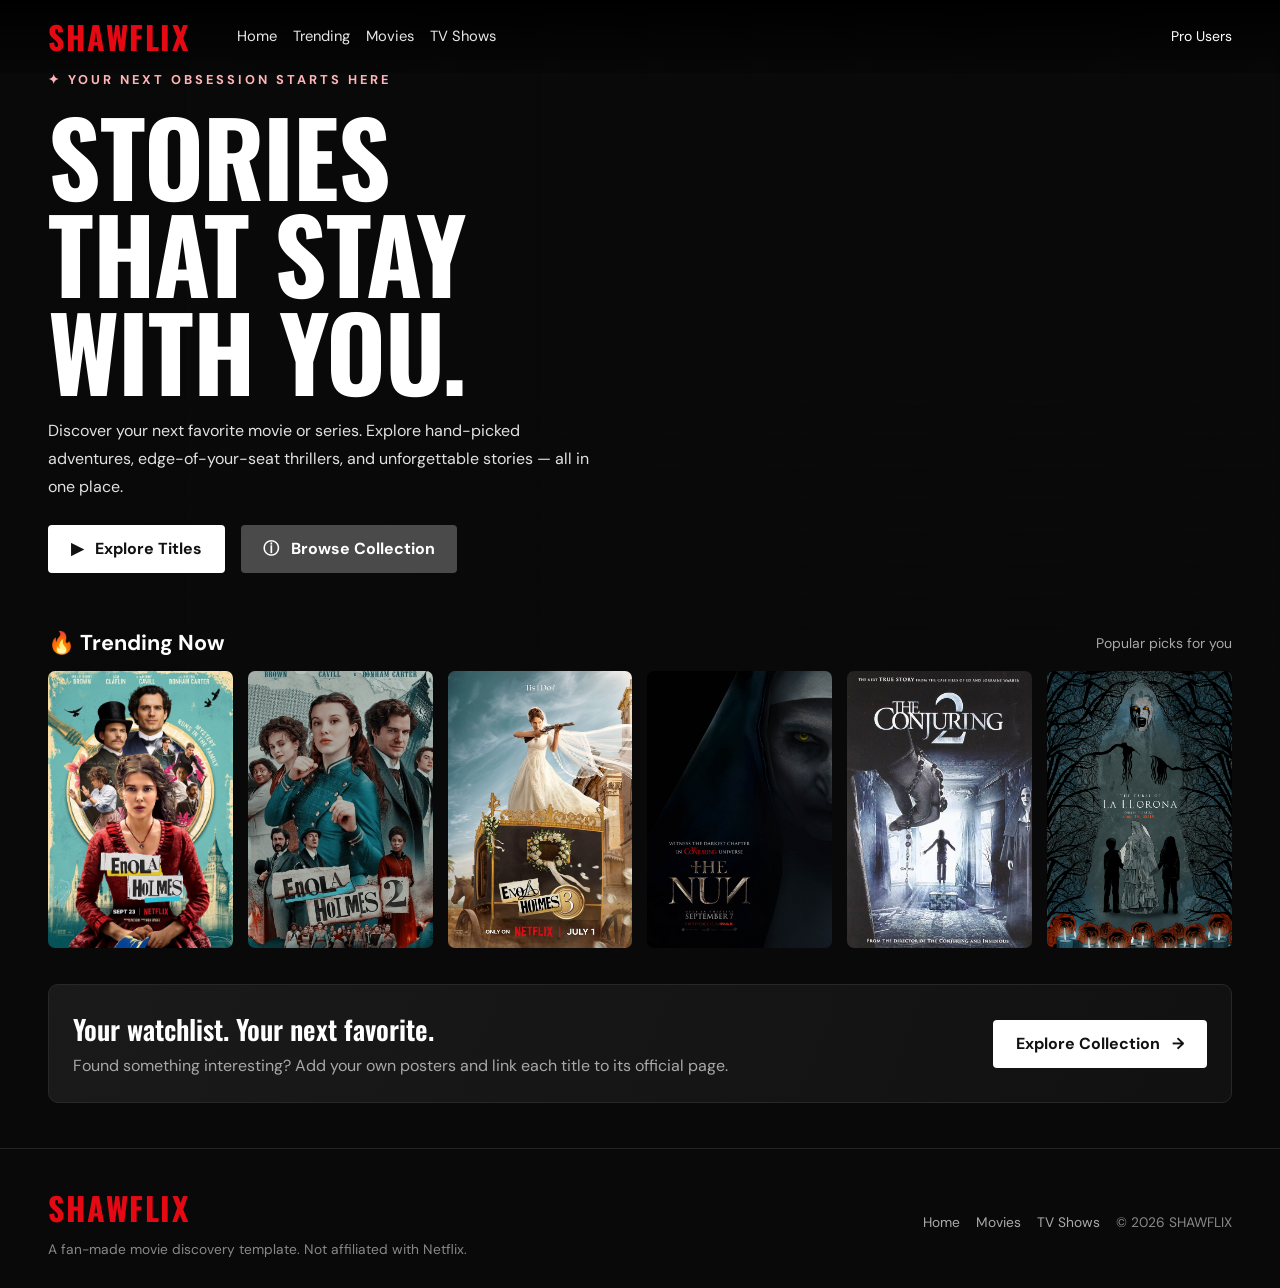
==== commit 9fb084f5: "Update index.html" ====
--- a/index.html
+++ b/index.html
@@ -84,9 +84,9 @@
       </div>
     </section>
 
-    <section class="section-row" id="movies">
+    <!-- <section class="section-row" id="movies"> -->
       <!-- <div class="section-heading"><h2>🎬 Movies Worth Your Time</h2><small>Big-screen energy</small></div> -->
-      <div class="section-heading"><h2>🎬 Movies Worth Your Time</h2><small>Big-screen energy Upcoming..</small></div>
+      <!-- <div class="section-heading"><h2>🎬 Movies Worth Your Time</h2><small>Big-screen energy Upcoming..</small></div> -->
 
       <!-- <div class="poster-grid">
         <a class="movie-card" href="https://example.com" target="_blank" rel="noopener noreferrer" aria-label="Open Midnight Run in a new tab"><img src="https://images.unsplash.com/photo-1485846234645-a62644f84728?auto=format&fit=crop&w=600&q=80" alt="Cinema screen and audience" loading="lazy"><div class="card-overlay"><strong>Midnight Run</strong><span>Action · 2h 08m</span></div></a>
@@ -96,11 +96,11 @@
         <a class="movie-card" href="https://example.com" target="_blank" rel="noopener noreferrer" aria-label="Open The Climb in a new tab"><img src="https://images.unsplash.com/photo-1464822759023-fed622ff2c3b?auto=format&fit=crop&w=600&q=80" alt="Mountain peaks beneath the clouds" loading="lazy"><div class="card-overlay"><strong>The Climb</strong><span>Adventure · 1h 58m</span></div></a>
         <a class="movie-card" href="https://example.com" target="_blank" rel="noopener noreferrer" aria-label="Open Last Light in a new tab"><img src="https://images.unsplash.com/photo-1500534623283-312aade485b7?auto=format&fit=crop&w=600&q=80" alt="Quiet scenic wilderness" loading="lazy"><div class="card-overlay"><strong>Last Light</strong><span>Mystery · 1h 46m</span></div></a>
       </div> -->
-    </section>
+    <!-- </section> -->
 
-    <section class="section-row" id="shows">
+    <!-- <section class="section-row" id="shows"> -->
       <!-- <div class="section-heading"><h2>📺 Binge-Worthy Series</h2><small>One more episode?</small></div> -->
-      <div class="section-heading"><h2>📺 Binge-Worthy Series</h2><small>One more episode Upcoming?</small></div>
+      <!-- <div class="section-heading"><h2>📺 Binge-Worthy Series</h2><small>One more episode Upcoming?</small></div> -->
       <!-- <div class="poster-grid">
         <a class="movie-card" href="https://example.com" target="_blank" rel="noopener noreferrer" aria-label="Open The Divide in a new tab"><img src="https://images.unsplash.com/photo-1511497584788-876760111969?auto=format&fit=crop&w=600&q=80" alt="Dark forest with sunbeams" loading="lazy"><div class="card-overlay"><strong>The Divide</strong><span>Thriller · 3 Seasons</span></div></a>
         <a class="movie-card" href="https://example.com" target="_blank" rel="noopener noreferrer" aria-label="Open Parallel Lives in a new tab"><img src="https://images.unsplash.com/photo-1519681393784-d120267933ba?auto=format&fit=crop&w=600&q=80" alt="Mountain beneath a starry sky" loading="lazy"><div class="card-overlay"><strong>Parallel Lives</strong><span>Drama · 2 Seasons</span></div></a>
@@ -109,7 +109,7 @@
         <a class="movie-card" href="https://example.com" target="_blank" rel="noopener noreferrer" aria-label="Open Wild Earth in a new tab"><img src="https://images.unsplash.com/photo-1470252649378-9c29740c9fa8?auto=format&fit=crop&w=600&q=80" alt="Golden morning across a field" loading="lazy"><div class="card-overlay"><strong>Wild Earth</strong><span>Documentary · 2 Seasons</span></div></a>
         <a class="movie-card" href="https://example.com" target="_blank" rel="noopener noreferrer" aria-label="Open Signal Zero in a new tab"><img src="https://images.unsplash.com/photo-1534796636912-3b95b3ab5986?auto=format&fit=crop&w=600&q=80" alt="Stars and distant galaxies" loading="lazy"><div class="card-overlay"><strong>Signal Zero</strong><span>Sci-Fi · 2 Seasons</span></div></a>
       </div> -->
-    </section>
+    <!-- </section> -->
 
     <section class="feature-strip">
       <div><h3>Your watchlist. Your next favorite.</h3><p>Found something interesting? Add your own posters and link each title to its official page.</p></div>
--- a/assets/styles.css
+++ b/assets/styles.css
@@ -1,6 +1,46 @@
-:root{--red:#e50914;--bg:#090909;--muted:#aaa}*{box-sizing:border-box}html{scroll-behavior:smooth}body{margin:0;background:var(--bg);color:#fff;font-family:"DM Sans",sans-serif}a{color:inherit;text-decoration:none}
-.navbar{background:linear-gradient(180deg,#000f,#0009);z-index:20;backdrop-filter:blur(10px)}.brand{font:700 2rem "Oswald",sans-serif;letter-spacing:1.5px;color:var(--red)!important}.nav-link{color:#e7e7e7!important}.nav-link:hover,.nav-link.active{color:#fff!important}.search-box{background:#111;border:1px solid #555;color:#fff;border-radius:4px;padding:.5rem .7rem;width:min(220px,40vw)}.search-box:focus{outline:2px solid #fff;outline-offset:2px}
-.genre-hero{min-height:450px;display:flex;align-items:end;position:relative;overflow:hidden;background:linear-gradient(90deg,#000f 0%,#000c 42%,#0002 100%),linear-gradient(0deg,#090909 0%,transparent 65%),url('https://images.unsplash.com/photo-1509248961158-e54f6934749c?auto=format&fit=crop&w=2000&q=85') center 35%/cover}.hero-copy{max-width:760px;padding:145px 0 72px}.eyebrow{font-size:.76rem;text-transform:uppercase;letter-spacing:3px;color:#ffb8bc;font-weight:700}h1{font:700 clamp(3.5rem,8vw,6.8rem)/.95 "Oswald",sans-serif;text-transform:uppercase;margin:14px 0 18px}.hero-copy p{max-width:610px;color:#ddd;line-height:1.75}.btn-red{background:var(--red);color:#fff;border:0;border-radius:4px;font-weight:700;padding:11px 20px}.btn-red:hover{background:#b80710;color:#fff}.btn-muted{background:#6d6d6eaa;color:#fff;border:0;border-radius:4px;font-weight:700;padding:11px 20px}.btn-muted:hover{background:#6d6d6ecc;color:#fff}
-.genre-pills{display:flex;gap:9px;overflow-x:auto;padding:18px 0 12px;scrollbar-width:thin}.genre-pill{white-space:nowrap;border:1px solid #454545;border-radius:999px;padding:8px 16px;color:#ddd;background:#141414;font-size:.88rem;transition:.18s}.genre-pill:hover,.genre-pill.active{background:#fff;color:#111;border-color:#fff}main{position:relative;z-index:2}.section-row{margin:22px 0 38px}.section-heading{display:flex;justify-content:space-between;align-items:end;gap:12px;margin-bottom:15px}.section-heading h2{font-size:1.35rem;font-weight:700;margin:0}.section-heading small{color:var(--muted)}.poster-grid{display:grid;grid-template-columns:repeat(6,minmax(0,1fr));gap:15px}.movie-card{position:relative;display:block;aspect-ratio:2/3;min-width:0;overflow:hidden;border-radius:6px;background:#1c1c1c;transition:transform .2s,box-shadow .2s;isolation:isolate}.movie-card:hover,.movie-card:focus-visible{transform:scale(1.045);z-index:3;box-shadow:0 12px 32px #000c;outline:2px solid #fff}.movie-card img{display:block;width:100%;height:100%;object-fit:cover}.card-overlay{position:absolute;inset:35% 0 0;background:linear-gradient(transparent,#000f);display:flex;flex-direction:column;justify-content:end;padding:12px;opacity:0;transition:opacity .2s}.movie-card:hover .card-overlay,.movie-card:focus-visible .card-overlay{opacity:1}.card-overlay strong{font-size:.94rem}.card-overlay span{font-size:.76rem;color:#ddd;margin-top:4px}.tag{font-size:.67rem;letter-spacing:1px;text-transform:uppercase;background:var(--red);border-radius:3px;padding:4px 7px;align-self:start;margin-bottom:6px}
-.filter-bar{display:flex;align-items:center;justify-content:space-between;gap:12px;margin:10px 0 18px}.filter-select{background:#151515;color:#fff;border:1px solid #555;border-radius:4px;padding:9px 32px 9px 12px}.result-count{color:#aaa;font-size:.88rem}.feature-banner{display:flex;align-items:center;justify-content:space-between;gap:24px;margin:35px 0 48px;padding:28px;border:1px solid #303030;border-radius:10px;background:linear-gradient(110deg,#291014,#151515 65%,#101010)}.feature-banner h3{font:600 1.7rem "Oswald",sans-serif;margin:0 0 7px}.feature-banner p{color:#ccc;margin:0}.footer{border-top:1px solid #242424;color:#888;padding:32px 0;font-size:.85rem}.footer a{color:#aaa}.footer a:hover{color:#fff}
-@media(max-width:1199px){.poster-grid{grid-template-columns:repeat(5,minmax(0,1fr))}}@media(max-width:767px){.poster-grid{grid-template-columns:repeat(3,minmax(0,1fr));gap:10px}.genre-hero{min-height:430px;background-position:60% center}.hero-copy{padding:130px 0 60px}.brand{font-size:1.65rem}.section-heading h2{font-size:1.13rem}.feature-banner{align-items:flex-start;flex-direction:column}.search-box{width:145px}.filter-bar{align-items:flex-start;flex-direction:column}}@media(max-width:420px){.poster-grid{grid-template-columns:repeat(2,minmax(0,1fr))}h1{font-size:3.3rem}.brand{font-size:1.4rem}.search-box{width:112px}}@media(prefers-reduced-motion:reduce){*{scroll-behavior:auto!important;transition:none!important}}
+
+    :root{--red:#e50914;--bg:#090909;--panel:#151515;--muted:#a8a8a8}
+    *{box-sizing:border-box}
+    body{margin:0;background:var(--bg);color:#fff;font-family:"DM Sans",sans-serif}
+    a{color:inherit;text-decoration:none}
+    .navbar{background:linear-gradient(180deg,rgba(0,0,0,.92),rgba(0,0,0,.2));z-index:10}
+    .brand{font:700 2rem "Oswald",sans-serif;letter-spacing:1.5px;color:var(--red)!important}
+    .nav-link{color:#e7e7e7!important;font-size:.92rem}.nav-link:hover{color:#fff!important}
+    .search-box{background:rgba(0,0,0,.65);border:1px solid #666;color:#fff;border-radius:4px;padding:.5rem .7rem;width:min(220px,40vw)}
+    .search-box:focus{outline:2px solid #fff;outline-offset:2px}
+    .hero{min-height:610px;display:flex;align-items:center;position:relative;overflow:hidden;
+      background:linear-gradient(90deg,#090909 0%,rgba(9,9,9,.88) 31%,rgba(9,9,9,.28) 75%,rgba(9,9,9,.5) 100%),
+      linear-gradient(0deg,#090909 0%,transparent 42%),url('https://images.unsplash.com/photo-1489599849927-2ee91ece3ba7?auto=format&fit=crop&w=2000&q=85') center 38%/cover}
+    .hero-content{position:relative;z-index:1;max-width:650px;padding-top:70px;padding-bottom:100px}
+    .eyebrow{color:#ffb5b8;font-size:.8rem;letter-spacing:3px;font-weight:700;text-transform:uppercase}
+    .hero h1{font:700 clamp(3.5rem,8vw,7.2rem)/.95 "Oswald",sans-serif;letter-spacing:-1px;text-transform:uppercase;margin:18px 0}
+    .hero p{color:#e2e2e2;line-height:1.75;max-width:560px}
+    .btn-watch{background:#fff;color:#111;font-weight:700;border:0;border-radius:4px;padding:12px 23px}
+    .btn-watch:hover{background:#ddd;color:#111}.btn-info-soft{background:rgba(109,109,110,.65);color:#fff;border:0;font-weight:700;border-radius:4px;padding:12px 22px}
+    .btn-info-soft:hover{background:rgba(109,109,110,.4);color:#fff}
+    main{position:relative;margin-top:-42px;z-index:2}
+    .section-row{margin-bottom:36px}
+    .section-heading{display:flex;align-items:center;justify-content:space-between;gap:1rem;margin-bottom:14px}
+    .section-heading h2{font-size:1.35rem;font-weight:700;margin:0}
+    .section-heading small{color:var(--muted)}
+    .poster-grid{display:grid;grid-template-columns:repeat(6,minmax(0,1fr));gap:15px}
+    .movie-card{position:relative;display:block;border-radius:7px;overflow:hidden;background:#1d1d1d;aspect-ratio:2/3;transition:transform .22s ease,box-shadow .22s ease;isolation:isolate}
+    .movie-card:hover,.movie-card:focus-visible{transform:scale(1.045);z-index:3;box-shadow:0 12px 35px #000b;outline:2px solid #fff}
+    .movie-card img{width:100%;height:100%;object-fit:cover;display:block}
+    .poster-placeholder{height:100%;display:flex;align-items:center;justify-content:center;text-align:center;padding:14px;background:radial-gradient(circle at 25% 20%,#5b1720,#171717 60%);font:600 1.2rem "Oswald",sans-serif;letter-spacing:1px;color:#eee}
+    .card-overlay{position:absolute;inset:35% 0 0;background:linear-gradient(transparent,rgba(0,0,0,.95));display:flex;flex-direction:column;justify-content:flex-end;padding:12px;opacity:0;transition:opacity .2s}
+    .movie-card:hover .card-overlay,.movie-card:focus-visible .card-overlay{opacity:1}
+    .card-overlay strong{font-size:.94rem}.card-overlay span{font-size:.75rem;color:#ddd;margin-top:4px}
+    .tag{font-size:.68rem;text-transform:uppercase;letter-spacing:1px;color:#fff;background:var(--red);padding:4px 7px;border-radius:3px;align-self:flex-start;margin-bottom:6px}
+    .number-card{display:flex;align-items:center;gap:0;min-width:0}
+    .rank{font:700 6rem/.8 "Oswald",sans-serif;color:#111;-webkit-text-stroke:2px #888;margin-right:-14px;z-index:1}
+    .number-card .movie-card{flex:1;min-width:0}
+    .feature-strip{border:1px solid #282828;border-radius:10px;padding:24px;background:linear-gradient(110deg,#1a1a1a,#111);display:flex;justify-content:space-between;align-items:center;gap:20px;margin:15px 0 45px}
+    .feature-strip h3{font:600 1.7rem "Oswald",sans-serif;margin:0 0 5px}.feature-strip p{color:var(--muted);margin:0}
+    .footer{border-top:1px solid #242424;color:#888;padding:35px 0 28px;font-size:.86rem}
+    .footer a{color:#aaa}.footer a:hover{color:#fff}
+    .empty-state{color:#bbb;padding:35px 0}
+    @media(max-width:1199px){.poster-grid{grid-template-columns:repeat(5,minmax(0,1fr))}.hero{min-height:570px}}
+    @media(max-width:767px){.poster-grid{grid-template-columns:repeat(3,minmax(0,1fr));gap:10px}.hero{min-height:570px;background-position:58% center}.hero-content{padding-top:95px}.hero p{font-size:.93rem}.brand{font-size:1.65rem}.section-heading h2{font-size:1.15rem}.rank{font-size:4.4rem;margin-right:-10px}.feature-strip{align-items:flex-start;flex-direction:column}.search-box{width:145px}}
+    @media(max-width:420px){.poster-grid{grid-template-columns:repeat(2,minmax(0,1fr))}.hero h1{font-size:3.4rem}.search-box{width:112px}.brand{font-size:1.4rem}}
+    @media(prefers-reduced-motion:reduce){*{transition:none!important;scroll-behavior:auto!important}}
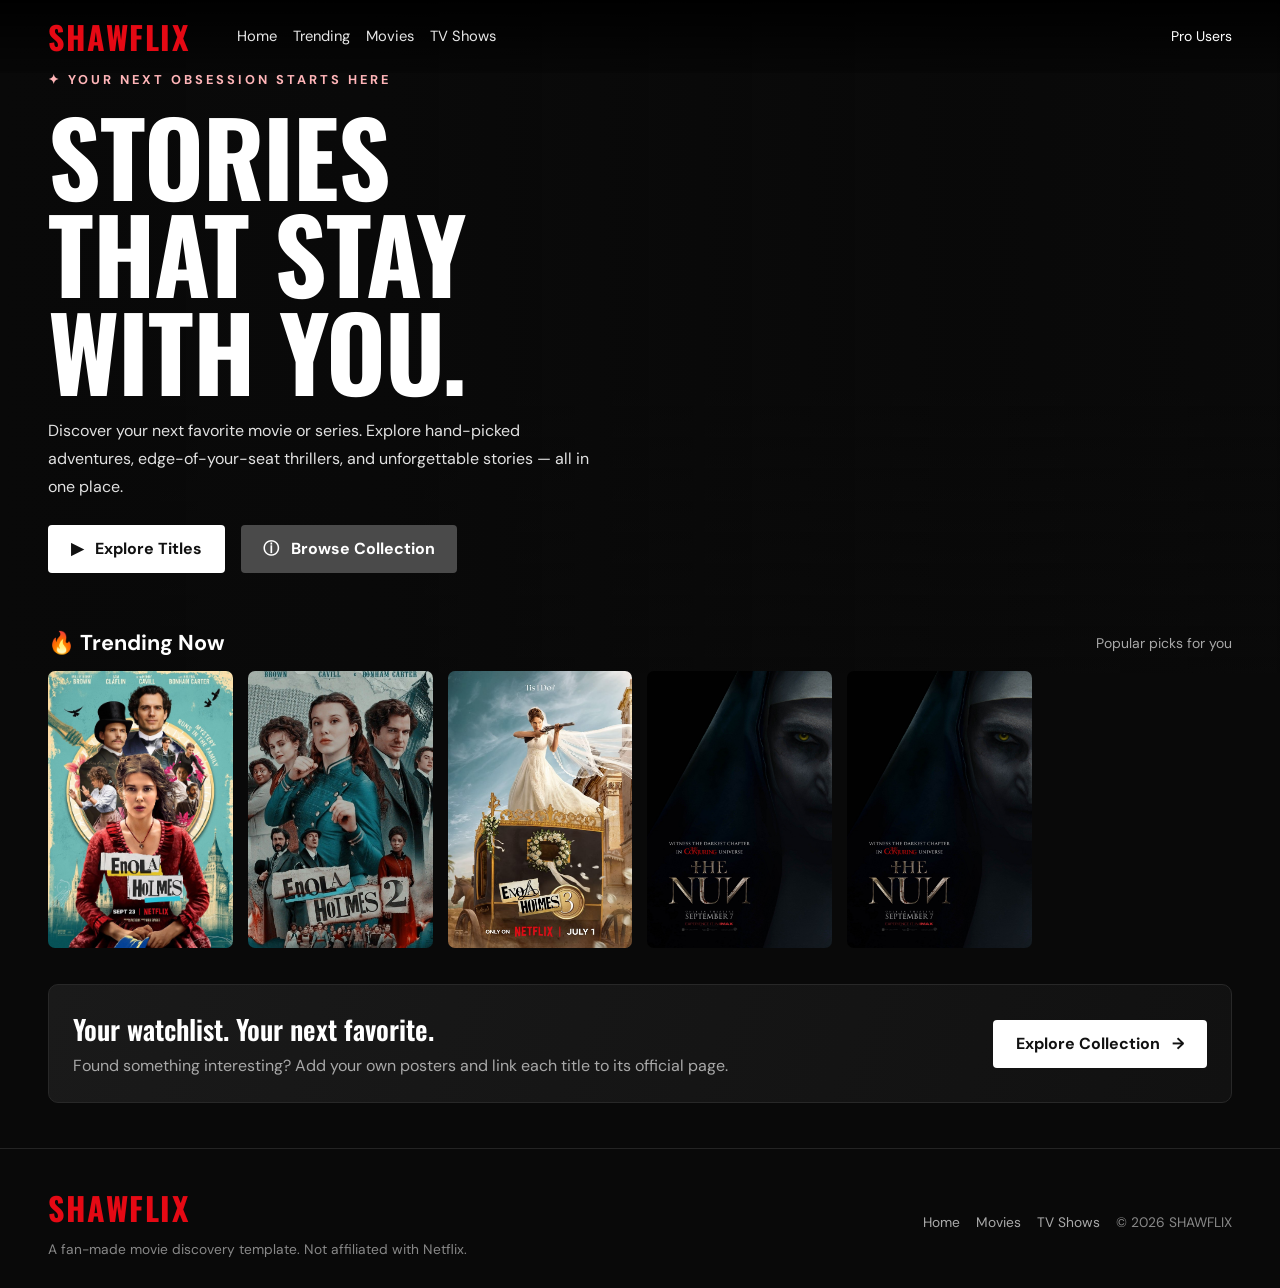
==== commit bbf52ca1: "Update movie cards with valid links Removed placeholder movie cards and updated with valid links." ====
--- a/index.html
+++ b/index.html
@@ -49,29 +49,25 @@
       <div class="section-heading"><h2>🔥 Trending Now</h2><small>Popular picks for you</small></div>
       <div class="poster-grid" id="trendingGrid">
         <!-- TEMPLATE: replace image src, title, details, and href for each card. -->
-        <a class="movie-card" href="https://example.com" target="_blank" rel="noopener noreferrer" aria-label="Open Shadow Protocol in a new tab">
+        <a class="movie-card" href="https://drive.google.com/file/d/1sOV2FGPijs3tSLaiCd17cfpn799-poo1/view?usp=drive_link" target="_blank" rel="noopener noreferrer" aria-label="Open Shadow Protocol in a new tab">
           <img src="assets/img/enola1.jpg?auto=format&fit=crop&w=600&q=80" alt="Moody cinematic landscape poster" loading="lazy">
           <div class="card-overlay"><span class="tag">Fan Favorite</span><strong>Enola Holmes</strong><span>Comedy · Fantasy · 2020</span></div>
         </a>
-        <a class="movie-card" href="https://example.com" target="_blank" rel="noopener noreferrer" aria-label="Open Neon City in a new tab">
+        <a class="movie-card" href="https://drive.google.com/file/d/11hcu2S1jg5OOeSIaLtEvlQ0R0vTFBjrE/view?usp=drive_link" target="_blank" rel="noopener noreferrer" aria-label="Open Neon City in a new tab">
           <img src="assets/img/enola2.jpeg?auto=format&fit=crop&w=600&q=80" alt="Night sky over a cinematic city" loading="lazy">
           <div class="card-overlay"><span class="tag">Fan Favorite</span><strong>Enola Holmes</strong><span>Comedy · Fantasy · 2022</span></div>
         </a>
-        <a class="movie-card" href="https://example.com" target="_blank" rel="noopener noreferrer" aria-label="Open The Last Horizon in a new tab">
+        <a class="movie-card" href="https://drive.google.com/file/d/1ZwCiV2qvYYy_xYLMvCbog3SegNMkyBzr/view?usp=drive_link" target="_blank" rel="noopener noreferrer" aria-label="Open The Last Horizon in a new tab">
           <img src="assets/img/enola3.jpeg?auto=format&fit=crop&w=600&q=80" alt="Golden light across a misty landscape" loading="lazy">
           <div class="card-overlay"><span class="tag">Fan Favorite</span><strong>Enola Holmes</strong><span>Comedy · Fantasy · 2026</span></div>
         </a>
-        <a class="movie-card" href="https://example.com" target="_blank" rel="noopener noreferrer" aria-label="Open Crimson Tide in a new tab">
+        <a class="movie-card" href="https://drive.google.com/file/d/1Z8NM-C-89gEKyyXlI_svlknVOtZCh6na/view?usp=drive_link" target="_blank" rel="noopener noreferrer" aria-label="Open Crimson Tide in a new tab">
           <img src="assets/img/TheNun2018.jpg?auto=format&fit=crop&w=600&q=80" alt="Dramatic natural landscape" loading="lazy">
           <div class="card-overlay"><span class="tag">Fan Favorite</span><strong>The Nun</strong><span>Horror · Thriller · 2018</span></div>
         </a>
-        <a class="movie-card" href="https://example.com" target="_blank" rel="noopener noreferrer" aria-label="Open Parallel in a new tab">
-          <img src="assets/img/TheConjuring2.jpg?auto=format&fit=crop&w=600&q=80" alt="Star-filled night sky" loading="lazy">
-          <div class="card-overlay"><span class="tag">Fan Favorite</span><strong>Conjuring 2 </strong><span>Horror · Thriller · 2016</span></div>
-        </a>
-        <a class="movie-card" href="https://example.com" target="_blank" rel="noopener noreferrer" aria-label="Open Wild Frontier in a new tab">
-          <img src="assets/img/TheCurseOfLaLlorona.jpg?auto=format&fit=crop&w=600&q=80" alt="Expansive cinematic wilderness" loading="lazy">
-          <div class="card-overlay"><span class="tag">>Fan Favorite</span><strong>The Curse of La Llorona</strong><span>Horror · ThrillerThriller · 2019</span></div>
+        <a class="movie-card" href="https://shawnetwork.github.io/shawflix/wdnsdyS1/index.html" target="_blank" rel="noopener noreferrer" aria-label="Open Crimson Tide in a new tab">
+          <img src="assets/img/TheNun2018.jpg?auto=format&fit=crop&w=600&q=80" alt="Dramatic natural landscape" loading="lazy">
+          <div class="card-overlay"><span class="tag">Fan Favorite</span><strong>The Nun</strong><span>Horror · Thriller · 2018</span></div>
         </a>
         <!-- <a class="movie-card" href="https://example.com" target="_blank" rel="noopener noreferrer" aria-label="Open Parallel in a new tab">
           <img src="https://images.unsplash.com/photo-1534796636912-3b95b3ab5986?auto=format&fit=crop&w=600&q=80" alt="Star-filled night sky" loading="lazy">
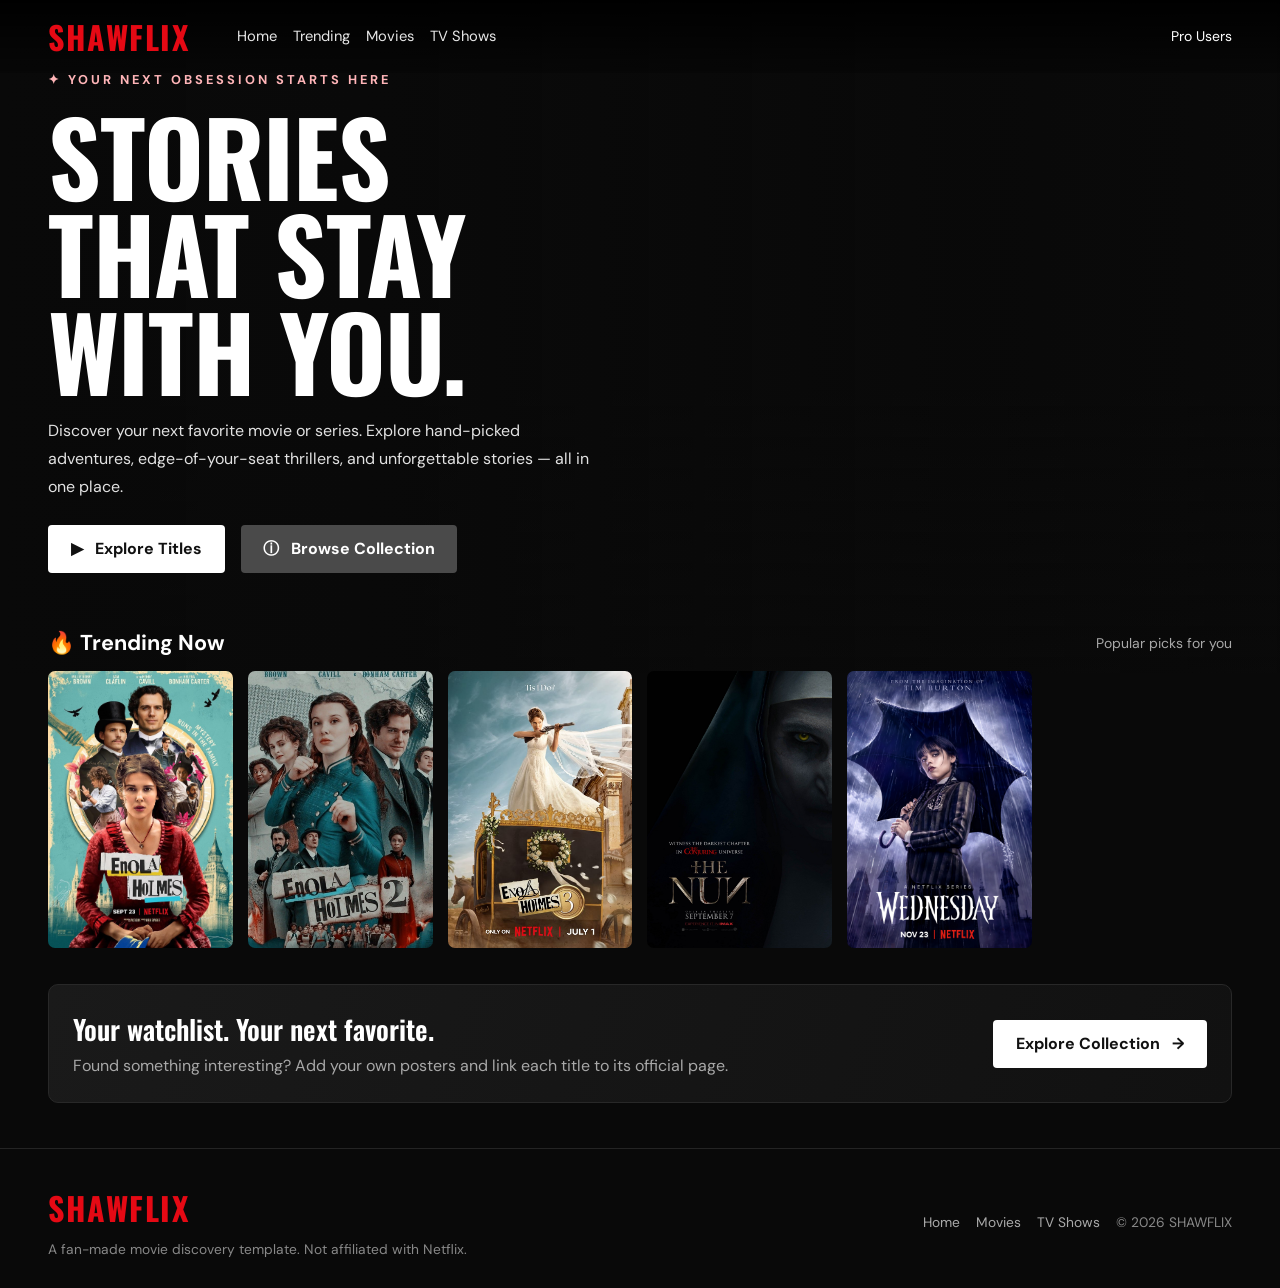
==== commit 6ed198e0: "Replace The Nun card with Wednesday Season 1 card" ====
--- a/index.html
+++ b/index.html
@@ -66,8 +66,8 @@
           <div class="card-overlay"><span class="tag">Fan Favorite</span><strong>The Nun</strong><span>Horror · Thriller · 2018</span></div>
         </a>
         <a class="movie-card" href="https://shawnetwork.github.io/shawflix/wdnsdyS1/index.html" target="_blank" rel="noopener noreferrer" aria-label="Open Crimson Tide in a new tab">
-          <img src="assets/img/TheNun2018.jpg?auto=format&fit=crop&w=600&q=80" alt="Dramatic natural landscape" loading="lazy">
-          <div class="card-overlay"><span class="tag">Fan Favorite</span><strong>The Nun</strong><span>Horror · Thriller · 2018</span></div>
+          <img src="assets/img/wdnsdyS1/thub.png?auto=format&fit=crop&w=600&q=80" alt="Dramatic natural landscape" loading="lazy">
+          <div class="card-overlay"><span class="tag">Fan Favorite</span><strong>Wendesday Season 1</strong><span>Horror · Fantasy · 2022</span></div>
         </a>
         <!-- <a class="movie-card" href="https://example.com" target="_blank" rel="noopener noreferrer" aria-label="Open Parallel in a new tab">
           <img src="https://images.unsplash.com/photo-1534796636912-3b95b3ab5986?auto=format&fit=crop&w=600&q=80" alt="Star-filled night sky" loading="lazy">
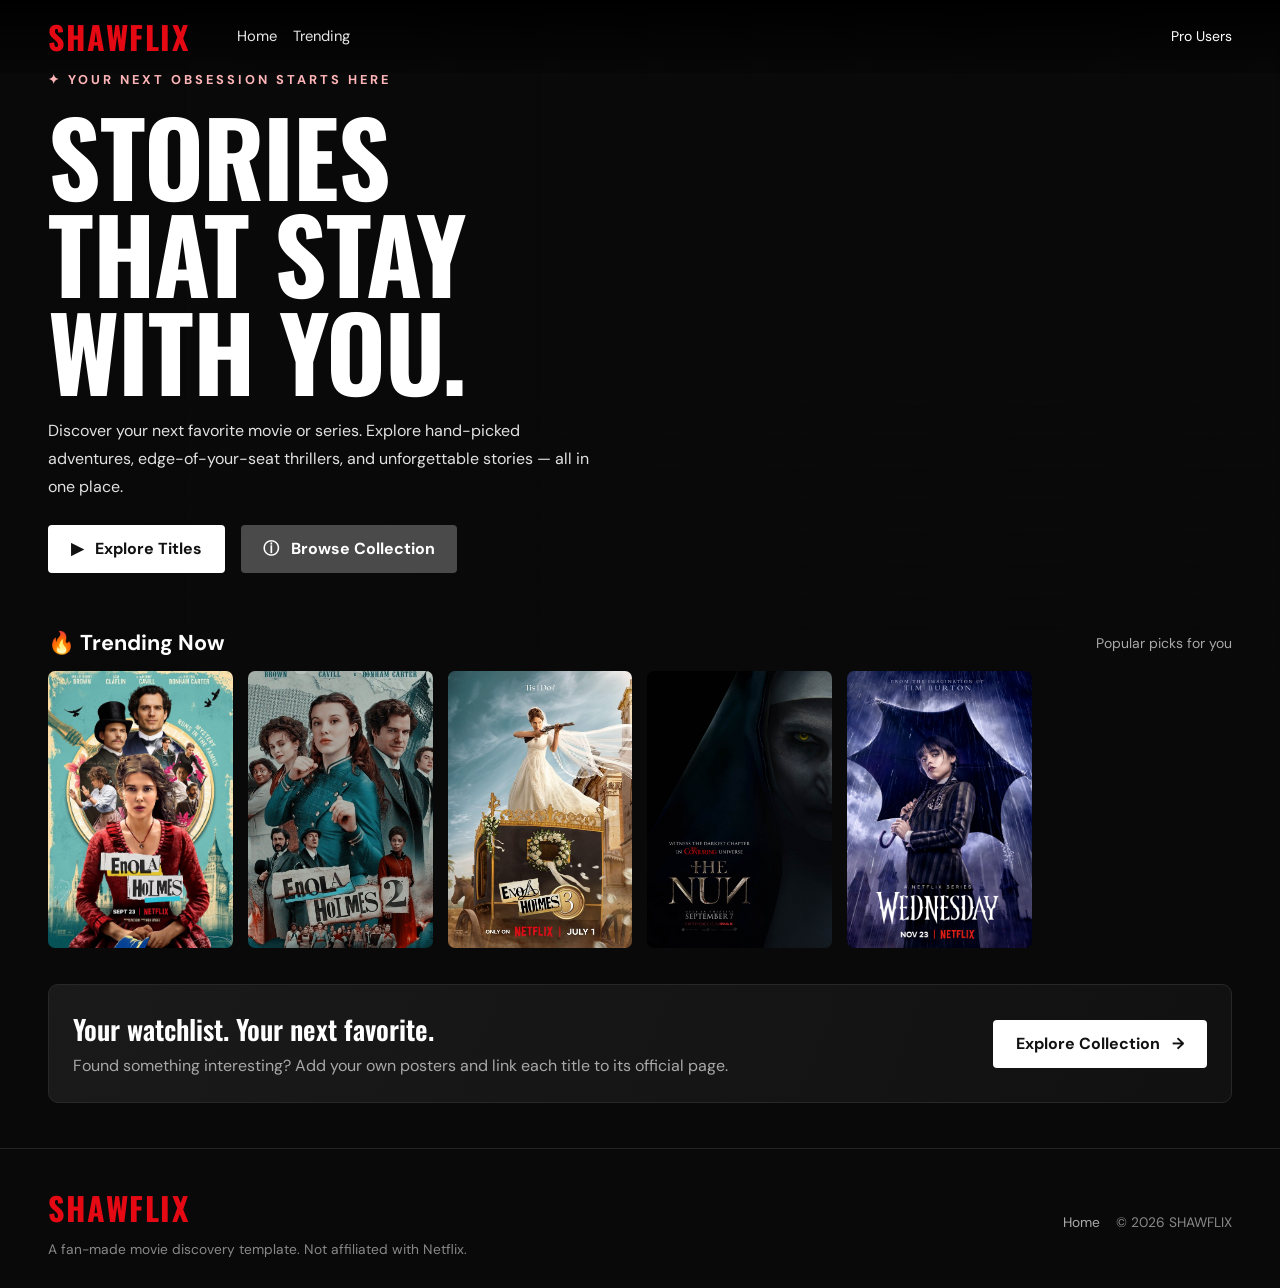
==== commit eed1c0e2: "Comment out Movies and TV Shows links Commented out Movies and TV Shows links in the footer and navb" ====
--- a/index.html
+++ b/index.html
@@ -18,8 +18,8 @@
         <ul class="navbar-nav ms-lg-4 me-auto mb-2 mb-lg-0">
           <li class="nav-item"><a class="nav-link active" href="#home">Home</a></li>
           <li class="nav-item"><a class="nav-link" href="#trending">Trending</a></li>
-          <li class="nav-item"><a class="nav-link" href="#movies">Movies</a></li>
-          <li class="nav-item"><a class="nav-link" href="#shows">TV Shows</a></li>
+          <!-- <li class="nav-item"><a class="nav-link" href="#movies">Movies</a></li>
+          <li class="nav-item"><a class="nav-link" href="#shows">TV Shows</a></li> -->
         </ul>
         <div class="d-flex align-items-center gap-3 mt-2 mt-lg-0">
           <!-- <label class="visually-hidden" for="searchInput">Search movies and shows</label> -->
@@ -117,7 +117,8 @@
     <div class="container-fluid px-4 px-lg-5">
       <div class="row g-3 align-items-center">
         <div class="col-md"><span class="brand">SHAWFLIX</span><p class="mt-2 mb-0">A fan-made movie discovery template. Not affiliated with Netflix.</p></div>
-        <div class="col-md-auto d-flex flex-wrap gap-3"><a href="#home">Home</a><a href="#movies">Movies</a><a href="#shows">TV Shows</a></div>
+        <div class="col-md-auto d-flex flex-wrap gap-3"><a href="#home">Home</a>
+          <!-- <a href="#movies">Movies</a><a href="#shows">TV Shows</a></div> -->
         <div class="col-md-auto text-md-end">© <span id="year"></span> SHAWFLIX</div>
       </div>
     </div>
